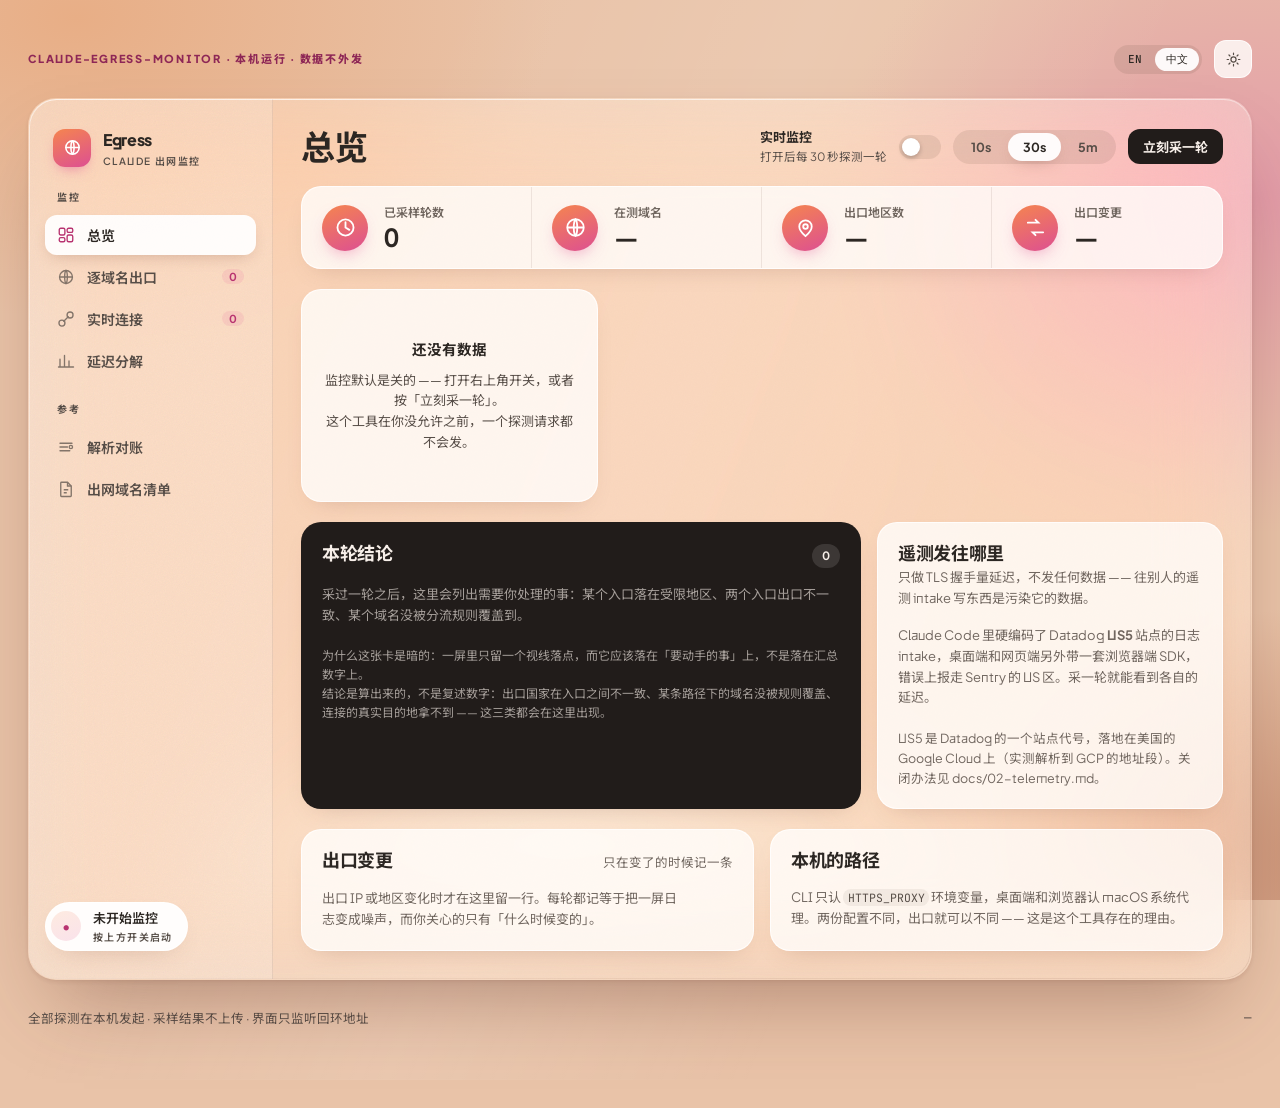
==== web/index.html @ b88739c9 "feat: Claude 出网出口 / 遥测 / 延迟监控台 看清 Claude Code、桌面端、浏览器 claude.ai 三个入口各自的出口 IP、 落地地区、遥测目的地和访问延迟。零第三方依赖" ====
<!doctype html>
<html lang="zh" data-lang="zh" data-theme="light">
<head>
<meta charset="utf-8">
<meta name="viewport" content="width=device-width, initial-scale=1">
<title>Claude 出网监控台</title>
<meta name="description" content="看清 Claude Code、桌面端、网页三个入口各自的出口 IP、落地地区、遥测目的地和访问延迟。本机运行，数据不外发。">
<!-- 相对路径：这个页面既要能被本机服务器按 http 提供，也要能直接用
     file:// 打开做静态检查。绝对路径在 file:// 下会解析到文件系统根。 -->
<link rel="stylesheet" href="assets/fonts.css">
<link rel="stylesheet" href="assets/atelier.css">
<style>
  html[data-lang="en"] .lang-zh { display: none !important; }
  html[data-lang="zh"] .lang-en { display: none !important; }

  /* 页面局部样式一律用无前缀 class —— 结构闸只校验 atl-* 是否有定义。 */
  .page-head {
    display: flex; align-items: center; justify-content: space-between;
    gap: var(--space-4); flex-wrap: wrap; margin-bottom: var(--space-5);
  }
  .head-tools { display: flex; align-items: center; gap: var(--space-3); }

  .monitor-switch { display: flex; align-items: center; gap: var(--space-3); }
  .monitor-switch__text { display: block; }
  .monitor-switch__label {
    display: block; font-size: 13px; font-weight: 700; color: var(--atl-ink);
  }
  .monitor-switch__hint {
    display: block; font-size: 11.5px; color: var(--atl-ink-2);
  }

  .surface-card { display: flex; flex-direction: column; gap: var(--space-3); }
  .surface-card__head { display: flex; align-items: center; gap: var(--space-4); }
  .surface-card__name { display: block; font-size: 15px; font-weight: 700; }
  .surface-card__route { display: block; font-size: 11.5px; color: var(--atl-ink-2); }
  .surface-card__ip {
    display: block; font-family: var(--font-mono); font-size: 13px;
    font-variant-numeric: tabular-nums; word-break: break-all; line-height: 1.5;
  }
  .surface-card__geo {
    display: flex; align-items: baseline; gap: var(--space-3); flex-wrap: wrap;
  }
  .surface-card__country {
    font-size: 25px; font-weight: 700; letter-spacing: -0.025em;
  }

  .chart-body { display: grid; grid-template-columns: 48px minmax(0, 1fr); gap: var(--space-3); }
  .phase-row { display: grid; grid-template-columns: 96px minmax(0, 1fr); gap: var(--space-4); align-items: center; }
  .phase-row + .phase-row { margin-top: var(--space-3); }
  /* 遥测行做成两行：主机名独占一行，进度条和判定在下一行。
     早先是左右并排，`browser-intake-us5-datadoghq.com` 被折成
     "browser-intake-us5-d / atadoghq.com" —— 主机名断在单词中间就读不出来了。 */
  .tele-row { display: block; }
  .tele-row + .tele-row {
    margin-top: var(--space-4); padding-top: var(--space-4);
    border-top: 1px solid var(--atl-line);
  }
  .tele-row__host {
    display: block; font-family: var(--font-mono); font-size: 12px;
    overflow-wrap: anywhere;
  }
  .tele-row__bottom {
    display: flex; align-items: center; gap: var(--space-3); margin-top: 8px;
  }
  .tele-row__meta {
    font-size: 12px; color: var(--atl-ink-2);
    font-variant-numeric: tabular-nums; flex: none; min-width: 58px;
  }

  /* 结论卡比它旁边那张矮，栅格会把它拉到等高，底部空出一大块。
     把脚注推到底：留白要填信息，不填装饰。 */
  .findings { display: flex; flex-direction: column; }
  .findings__foot { margin-top: auto; padding-top: var(--space-5); }

  .note-item { display: flex; gap: var(--space-3); }
  .note-item + .note-item { margin-top: var(--space-4); }
  .note-item__dot {
    width: 7px; height: 7px; border-radius: 50%; background: currentColor;
    display: block; flex: none; margin-top: 7px; opacity: 0.75;
  }
  .note-item__text { display: block; font-size: 13.5px; line-height: 1.62; }

  .inv-card { display: flex; gap: var(--space-4); align-items: flex-start; }
  .inv-card__text { display: block; min-width: 0; }
  .inv-card__host {
    display: block; font-family: var(--font-mono); font-size: 12.5px;
    font-weight: 500; word-break: break-all;
  }
  .inv-card__why { display: block; font-size: 12.5px; color: var(--atl-ink-2); margin-top: 6px; line-height: 1.6; }
  .inv-card__tags { display: flex; gap: 6px; flex-wrap: wrap; margin-top: 8px; }

  .empty {
    padding: var(--space-6) 0; text-align: center;
  }
  .empty__title { display: block; font-size: 14.5px; font-weight: 700; }
  .empty__hint {
    display: block; font-size: 13px; color: var(--atl-ink-2);
    margin-top: 8px; line-height: 1.6;
  }

  .wrap-mono { font-family: var(--font-mono); font-size: 12px; word-break: break-all; }
</style>
</head>
<body>

<div class="atl-wall"></div>

<div class="atl-page atl-page--wide">

  <div class="page-head">
    <span class="atl-kicker">
      <span class="lang-zh">claude-egress-monitor · 本机运行 · 数据不外发</span>
      <span class="lang-en">claude-egress-monitor · runs locally · nothing leaves this machine</span>
    </span>
    <div class="head-tools">
      <div class="atl-langtoggle lang-toggle">
        <button type="button" data-lang-toggle="en">EN</button>
        <button type="button" class="is-active" data-lang-toggle="zh">中文</button>
      </div>
      <button type="button" class="atl-iconbtn" data-theme-toggle aria-label="切换明暗主题">
        <svg viewBox="0 0 24 24" width="17" height="17" fill="none" stroke="currentColor" stroke-width="1.7" stroke-linecap="round"><path d="M12 3v2M12 19v2M5.6 5.6l1.4 1.4M17 17l1.4 1.4M3 12h2M19 12h2M5.6 18.4L7 17M17 7l1.4-1.4"/><circle cx="12" cy="12" r="3.6"/></svg>
      </button>
    </div>
  </div>

  <div class="atl-app">

    <!-- ============================ 侧栏 ============================ -->
    <aside class="atl-rail">
      <div class="atl-brand">
        <span class="atl-brand__mark">
          <svg viewBox="0 0 24 24" width="19" height="19" fill="none" stroke="#fff" stroke-width="2" stroke-linejoin="round" stroke-linecap="round"><circle cx="12" cy="12" r="8.4"/><path d="M3.6 12h16.8"/><path d="M12 3.6c2.6 2.4 2.6 14.4 0 16.8-2.6-2.4-2.6-14.4 0-16.8z"/></svg>
        </span>
        <span>
          <span class="atl-brand__name">Egress</span>
          <span class="atl-brand__sub">
            <span class="lang-zh">Claude 出网监控</span>
            <span class="lang-en">Claude egress watch</span>
          </span>
        </span>
      </div>

      <nav class="atl-navgroup">
        <span class="atl-navgroup__label">
          <span class="lang-zh">监控</span><span class="lang-en">Monitor</span>
        </span>
        <button type="button" class="atl-nav is-active" data-route="overview" data-route-title="总览" aria-current="page">
          <svg class="atl-nav__icon" viewBox="0 0 24 24" fill="none" stroke="currentColor" stroke-width="1.8"><rect x="3" y="3" width="7.5" height="9" rx="2"/><rect x="13.5" y="3" width="7.5" height="5.5" rx="2"/><rect x="13.5" y="12" width="7.5" height="9" rx="2"/><rect x="3" y="15.5" width="7.5" height="5.5" rx="2"/></svg>
          <span class="lang-zh">总览</span><span class="lang-en">Overview</span>
        </button>
        <button type="button" class="atl-nav" data-route="domains" data-route-title="逐域名出口">
          <svg class="atl-nav__icon" viewBox="0 0 24 24" fill="none" stroke="currentColor" stroke-width="1.8"><circle cx="12" cy="12" r="8.6"/><path d="M3.4 12h17.2M12 3.4c2.4 2.4 2.4 14.4 0 17.2-2.4-2.8-2.4-14.8 0-17.2z"/></svg>
          <span class="lang-zh">逐域名出口</span><span class="lang-en">By domain</span>
          <span class="atl-nav__badge" data-cem="badge-domains">0</span>
        </button>
        <button type="button" class="atl-nav" data-route="connections" data-route-title="实时连接">
          <svg class="atl-nav__icon" viewBox="0 0 24 24" fill="none" stroke="currentColor" stroke-width="1.8" stroke-linecap="round"><path d="M9 15l6-6"/><rect x="2.6" y="13.4" width="8" height="8" rx="4"/><rect x="13.4" y="2.6" width="8" height="8" rx="4"/></svg>
          <span class="lang-zh">实时连接</span><span class="lang-en">Live sockets</span>
          <span class="atl-nav__badge" data-cem="badge-conns">0</span>
        </button>
        <button type="button" class="atl-nav" data-route="latency" data-route-title="延迟分解">
          <svg class="atl-nav__icon" viewBox="0 0 24 24" fill="none" stroke="currentColor" stroke-width="1.8" stroke-linecap="round"><path d="M4 20V9.5M10 20V4.5M16 20v-8M22 20H2"/></svg>
          <span class="lang-zh">延迟分解</span><span class="lang-en">Latency</span>
        </button>
      </nav>

      <nav class="atl-navgroup">
        <span class="atl-navgroup__label">
          <span class="lang-zh">参考</span><span class="lang-en">Reference</span>
        </span>
        <button type="button" class="atl-nav" data-route="dns" data-route-title="解析对账">
          <svg class="atl-nav__icon" viewBox="0 0 24 24" fill="none" stroke="currentColor" stroke-width="1.8" stroke-linecap="round"><path d="M4 7h16M4 12h10M4 17h13"/><circle cx="18.5" cy="12" r="2.2"/></svg>
          <span class="lang-zh">解析对账</span><span class="lang-en">DNS truth</span>
        </button>
        <button type="button" class="atl-nav" data-route="inventory" data-route-title="出网域名清单">
          <svg class="atl-nav__icon" viewBox="0 0 24 24" fill="none" stroke="currentColor" stroke-width="1.8"><path d="M6 3h8l5 5v13a1 1 0 01-1 1H6a1 1 0 01-1-1V4a1 1 0 011-1z"/><path d="M14 3v5h5M9 13h6M9 17h4"/></svg>
          <span class="lang-zh">出网域名清单</span><span class="lang-en">Endpoint inventory</span>
        </button>
      </nav>

      <div class="atl-rail__foot">
        <div class="atl-userchip">
          <span class="atl-userchip__avatar" data-cem="status-dot">•</span>
          <span>
            <span data-cem="status-text">未开始监控</span>
            <span class="atl-brand__sub" data-cem="status-sub">按上方开关启动</span>
          </span>
        </div>
      </div>
    </aside>

    <!-- ============================ 主区 ============================ -->
    <main class="atl-main">

      <div class="atl-topbar">
        <h1 class="atl-topbar__title" data-route-title-slot>总览</h1>
        <div class="atl-topbar__side">
          <div class="monitor-switch">
            <span class="monitor-switch__text">
              <span class="monitor-switch__label">
                <span class="lang-zh">实时监控</span><span class="lang-en">Live monitoring</span>
              </span>
              <span class="monitor-switch__hint" data-cem="switch-hint">
                <span class="lang-zh">打开后每 30 秒探测一轮</span>
                <span class="lang-en">Probes every 30s once on</span>
              </span>
            </span>
            <button type="button" class="atl-switch" data-switch role="switch"
                    aria-checked="false" aria-label="实时监控开关"
                    data-cem="monitor-switch"></button>
          </div>
          <div class="atl-seg" data-cem="interval-seg">
            <button type="button" class="atl-seg__btn" data-seg-group="interval" data-interval="10">10s</button>
            <button type="button" class="atl-seg__btn is-active" data-seg-group="interval" data-interval="30">30s</button>
            <button type="button" class="atl-seg__btn" data-seg-group="interval" data-interval="300">5m</button>
          </div>
          <button type="button" class="atl-btn atl-btn--sm" data-cem="sample-now">
            <span class="lang-zh">立刻采一轮</span><span class="lang-en">Probe now</span>
          </button>
        </div>
      </div>

      <!-- ------------------------ 面板：总览 ------------------------ -->
      <section class="atl-pane" data-pane="overview">

        <div class="atl-kpirow" data-reveal>
          <div class="atl-kpi">
            <span class="atl-orb">
              <svg viewBox="0 0 24 24" fill="none" stroke="currentColor" stroke-width="1.9" stroke-linecap="round"><path d="M12 6.5v5.6l4 2.4"/><circle cx="12" cy="12" r="8.4"/></svg>
            </span>
            <span>
              <span class="atl-kpi__label">
                <span class="lang-zh">已采样轮数</span><span class="lang-en">Rounds</span>
              </span>
              <span class="atl-kpi__value" data-cem="kpi-rounds">0</span>
            </span>
          </div>
          <div class="atl-kpi">
            <span class="atl-orb">
              <svg viewBox="0 0 24 24" fill="none" stroke="currentColor" stroke-width="1.9"><circle cx="12" cy="12" r="8.6"/><path d="M3.4 12h17.2M12 3.4c2.4 2.6 2.4 14.6 0 17.2-2.4-2.6-2.4-14.6 0-17.2z"/></svg>
            </span>
            <span>
              <span class="atl-kpi__label">
                <span class="lang-zh">在测域名</span><span class="lang-en">Domains probed</span>
              </span>
              <span class="atl-kpi__value" data-cem="kpi-domains">—</span>
            </span>
          </div>
          <div class="atl-kpi">
            <span class="atl-orb">
              <svg viewBox="0 0 24 24" fill="none" stroke="currentColor" stroke-width="1.9" stroke-linecap="round"><path d="M12 21s6.5-5.4 6.5-10a6.5 6.5 0 10-13 0c0 4.6 6.5 10 6.5 10z"/><circle cx="12" cy="11" r="2.4"/></svg>
            </span>
            <span>
              <span class="atl-kpi__label">
                <span class="lang-zh">出口地区数</span><span class="lang-en">Exit regions</span>
              </span>
              <span class="atl-kpi__value" data-cem="kpi-regions">—</span>
            </span>
          </div>
          <div class="atl-kpi">
            <span class="atl-orb">
              <svg viewBox="0 0 24 24" fill="none" stroke="currentColor" stroke-width="1.9" stroke-linecap="round"><path d="M4 7h11l-3-3M20 17H9l3 3"/></svg>
            </span>
            <span>
              <span class="atl-kpi__label">
                <span class="lang-zh">出口变更</span><span class="lang-en">Exit changes</span>
              </span>
              <span class="atl-kpi__value" data-cem="kpi-changes">—</span>
            </span>
          </div>
        </div>

        <!-- 三个入口各自的出口 -->
        <div class="atl-grid atl-grid--3" data-cem="surface-grid" data-reveal data-reveal-delay="60">
          <!-- 由 app.js 按 /api/state 填充；未开监控时是下面这个空状态。 -->
          <div class="atl-card">
            <div class="empty">
              <span class="empty__title">
                <span class="lang-zh">还没有数据</span><span class="lang-en">No data yet</span>
              </span>
              <span class="empty__hint">
                <span class="lang-zh">监控默认是关的 —— 打开右上角开关，或者按「立刻采一轮」。<br>这个工具在你没允许之前，一个探测请求都不会发。</span>
                <span class="lang-en">Monitoring is off by default. Flip the switch or press “Probe now”.<br>Nothing is probed until you say so.</span>
              </span>
            </div>
          </div>
        </div>

        <div class="atl-grid atl-grid--main-side">

          <!-- 这一屏唯一的暗卡：需要动作的东西 -->
          <div class="atl-card atl-card--ink findings" data-reveal>
            <div class="atl-card__head">
              <h2 class="atl-card__title">
                <span class="lang-zh">本轮结论</span><span class="lang-en">What this round found</span>
              </h2>
              <span class="atl-chip" style="background:rgba(255,255,255,0.12); color:inherit;" data-cem="notes-count">0</span>
            </div>
            <div data-cem="notes-list">
              <p class="atl-muted" style="margin:0; font-size:13px;">
                <span class="lang-zh">采过一轮之后，这里会列出需要你处理的事：某个入口落在受限地区、两个入口出口不一致、某个域名没被分流规则覆盖到。</span>
                <span class="lang-en">After a round, this card lists what needs action: an entry point landing in a restricted region, two entry points exiting different countries, a domain your routing rules never matched.</span>
              </p>
            </div>
            <p class="atl-muted findings__foot" style="margin:0; font-size:12px;">
              <span class="lang-zh">为什么这张卡是暗的：一屏里只留一个视线落点，而它应该落在「要动手的事」上，不是落在汇总数字上。<br>结论是算出来的，不是复述数字：出口国家在入口之间不一致、某条路径下的域名没被规则覆盖、连接的真实目的地拿不到 —— 这三类都会在这里出现。</span>
              <span class="lang-en">One dark card per screen, and it belongs on the thing you must act on — not on a summary you can already see.<br>These lines are computed, not restated: exits disagreeing across entry points, domains a routing rule never matched, destinations we cannot see. </span>
            </p>
          </div>

          <!-- 遥测目的地 -->
          <div class="atl-card" data-reveal data-reveal-delay="60">
            <div class="atl-card__head">
              <div>
                <h2 class="atl-card__title">
                  <span class="lang-zh">遥测发往哪里</span><span class="lang-en">Where telemetry goes</span>
                </h2>
                <p class="atl-muted" style="margin:4px 0 0; font-size:13px;">
                  <span class="lang-zh">只做 TLS 握手量延迟，不发任何数据 —— 往别人的遥测 intake 写东西是污染它的数据。</span>
                  <span class="lang-en">TLS handshake only, no payload — writing into someone's telemetry intake pollutes their data.</span>
                </p>
              </div>
            </div>
            <div data-cem="telemetry-list">
              <p class="atl-muted" style="margin:0; font-size:13px;">
                <span class="lang-zh">Claude Code 里硬编码了 Datadog <strong>US5</strong> 站点的日志 intake，桌面端和网页端另外带一套浏览器端 SDK，错误上报走 Sentry 的 US 区。采一轮就能看到各自的延迟。</span>
                <span class="lang-en">Claude Code hardcodes the Datadog <strong>US5</strong> logs intake; desktop and web add a browser SDK, and crash reports go to Sentry's US region. Run a round to see each one's latency.</span>
              </p>
            </div>
            <p class="atl-muted" style="margin:var(--space-5) 0 0; font-size:12.5px;">
              <span class="lang-zh">US5 是 Datadog 的一个站点代号，落地在美国的 Google Cloud 上（实测解析到 GCP 的地址段）。关闭办法见 docs/02-telemetry.md。</span>
              <span class="lang-en">US5 is a Datadog site code; it resolves into Google Cloud address space in the US. How to turn it off: docs/02-telemetry.md.</span>
            </p>
          </div>
        </div>

        <div class="atl-grid atl-grid--2">
          <!-- 出口变更时间轴 -->
          <div class="atl-card" data-reveal>
            <div class="atl-card__head">
              <h2 class="atl-card__title">
                <span class="lang-zh">出口变更</span><span class="lang-en">Exit changes</span>
              </h2>
              <span class="atl-muted" style="font-size:12.5px;">
                <span class="lang-zh">只在变了的时候记一条</span><span class="lang-en">Logged only on change</span>
              </span>
            </div>
            <div class="atl-timeline" data-cem="changes-list">
              <p class="atl-muted" style="margin:0; font-size:13px;">
                <span class="lang-zh">出口 IP 或地区变化时才在这里留一行。每轮都记等于把一屏日志变成噪声，而你关心的只有「什么时候变的」。</span>
                <span class="lang-en">A line appears only when the exit IP or region changes. Logging every round would be noise; the question is always “when did it change”.</span>
              </p>
            </div>
          </div>

          <!-- 当前路径 -->
          <div class="atl-card" data-reveal data-reveal-delay="60">
            <div class="atl-card__head">
              <h2 class="atl-card__title">
                <span class="lang-zh">本机的路径</span><span class="lang-en">Paths on this machine</span>
              </h2>
            </div>
            <div data-cem="paths-list">
              <p class="atl-muted" style="margin:0; font-size:13px;">
                <span class="lang-zh">CLI 只认 <code class="atl-mono">HTTPS_PROXY</code> 环境变量，桌面端和浏览器认 macOS 系统代理。两份配置不同，出口就可以不同 —— 这是这个工具存在的理由。</span>
                <span class="lang-en">The CLI reads only <code class="atl-mono">HTTPS_PROXY</code>; desktop and browsers read the macOS system proxy. Two different configs mean two different exits — which is why this tool exists.</span>
              </p>
            </div>
          </div>
        </div>
      </section>

      <!-- ------------------------ 面板：逐域名 ------------------------ -->
      <section class="atl-pane" data-pane="domains" hidden>
        <div class="atl-card atl-card--flush" data-reveal>
          <div class="atl-card__head" style="padding:var(--space-5) var(--space-5) 0; margin-bottom:var(--space-3);">
            <div>
              <h2 class="atl-card__title">
                <span class="lang-zh">每个域名 × 每条路径</span><span class="lang-en">Every domain × every path</span>
              </h2>
              <p class="atl-muted" style="margin:4px 0 0; font-size:13px;">
                <span class="lang-zh">出口 IP 是目的地那侧看到的源地址，不是本机接口地址。点表头排序。</span>
                <span class="lang-en">The exit IP is what the destination sees, not a local interface address. Click a header to sort.</span>
              </p>
            </div>
          </div>
          <div class="atl-scroll">
            <table class="atl-table">
              <thead>
                <tr>
                  <th><button type="button" class="atl-table__sort" data-sort="host">
                    <span class="lang-zh">域名</span><span class="lang-en">Domain</span></button></th>
                  <th><button type="button" class="atl-table__sort" data-sort="path">
                    <span class="lang-zh">入口</span><span class="lang-en">Entry</span></button></th>
                  <th><span class="lang-zh">出口 IP</span><span class="lang-en">Exit IP</span></th>
                  <th><button type="button" class="atl-table__sort" data-sort="region">
                    <span class="lang-zh">地区</span><span class="lang-en">Region</span></button></th>
                  <th><span class="lang-zh">边缘机房</span><span class="lang-en">Colo</span></th>
                  <th style="width:150px;"><button type="button" class="atl-table__sort" data-sort="total">
                    <span class="lang-zh">总耗时</span><span class="lang-en">Total</span></button></th>
                </tr>
              </thead>
              <tbody data-cem="domains-body">
                <tr><td colspan="6" class="atl-muted" style="padding:var(--space-6); text-align:center;">
                  <span class="lang-zh">采一轮才有内容</span><span class="lang-en">Run a round first</span>
                </td></tr>
              </tbody>
            </table>
          </div>
        </div>
      </section>

      <!-- ------------------------ 面板：实时连接 ------------------------ -->
      <section class="atl-pane" data-pane="connections" hidden>
        <div class="atl-card" data-reveal>
          <div class="atl-card__head">
            <div>
              <h2 class="atl-card__title">
                <span class="lang-zh">Claude 的进程此刻连着谁</span><span class="lang-en">What Claude is connected to right now</span>
              </h2>
              <p class="atl-muted" style="margin:4px 0 0; font-size:13px; max-width:70ch;">
                <span class="lang-zh">用 <code class="atl-mono">lsof</code> 读进程的 socket，不抓包、不看内容、不需要 root。三条限制写在下面，因为它们决定了哪几行你不能当成结论。</span>
                <span class="lang-en">Reads process sockets with <code class="atl-mono">lsof</code> — no capture, no payload, no root. The three limits below decide which rows you may not read as conclusions.</span>
              </p>
            </div>
          </div>
          <div class="atl-scroll">
            <table class="atl-table">
              <thead>
                <tr>
                  <th><span class="lang-zh">入口</span><span class="lang-en">Entry</span></th>
                  <th><span class="lang-zh">目的地</span><span class="lang-en">Destination</span></th>
                  <th><span class="lang-zh">性质</span><span class="lang-en">Kind</span></th>
                  <th><span class="lang-zh">归属</span><span class="lang-en">Owner</span></th>
                  <th style="width:96px;"><span class="lang-zh">连接数</span><span class="lang-en">Sockets</span></th>
                </tr>
              </thead>
              <tbody data-cem="conns-body">
                <tr><td colspan="5" class="atl-muted" style="padding:var(--space-6); text-align:center;">
                  <span class="lang-zh">采一轮才有内容</span><span class="lang-en">Run a round first</span>
                </td></tr>
              </tbody>
            </table>
          </div>

          <div style="margin-top:var(--space-5);">
            <div class="atl-accordion">
              <button type="button" class="atl-accordion__head" data-accordion>
                <span class="lang-zh">这张表看不到什么（三条限制）</span>
                <span class="lang-en">What this table cannot see (three limits)</span>
                <span class="atl-accordion__sign"></span>
              </button>
              <div class="atl-accordion__body">
                <p class="atl-muted" style="font-size:13px; line-height:1.68;">
                  <span class="lang-zh">
                    <strong>一、走本机代理的连接，目的地是不可见的。</strong>
                    桌面端和浏览器把流量交给系统代理，<code class="atl-mono">lsof</code> 只能看到「它连了 127.0.0.1」。
                    真实目的地在代理进程里，要补上这一段得打开分流器的控制接口。<br><br>
                    <strong>二、fake-ip 地址不是真实主机。</strong>
                    开了 TUN 的机器上，<code class="atl-mono">198.18.x.x</code> 是分流器发给每个域名的占位地址。
                    好处是每个域名一个独立占位地址，反而能反查出域名；坏处是查这个 IP 的归属毫无意义。<br><br>
                    <strong>三、浏览器里无法归属到 Claude 的连接不列出。</strong>
                    浏览器同时连着几十个别的站点。列出来既是噪声，也等于把你在访问哪些网站写进采样文件 —— 这个工具没有理由知道那些。
                  </span>
                  <span class="lang-en">
                    <strong>1. Destinations behind a local proxy are invisible.</strong>
                    Desktop and browsers hand traffic to the system proxy, so <code class="atl-mono">lsof</code> only sees a connection to 127.0.0.1.
                    Recovering the real destination requires the router's own control API.<br><br>
                    <strong>2. fake-ip addresses are not real hosts.</strong>
                    With TUN on, <code class="atl-mono">198.18.x.x</code> is a placeholder the router assigns per domain. The upside: one placeholder per
                    domain means we can map it back to a name. The downside: looking up that IP's owner is meaningless.<br><br>
                    <strong>3. Browser sockets we cannot attribute to Claude are not listed.</strong>
                    A browser is connected to dozens of other sites. Listing them is noise — and it would write your browsing into the sample file.
                  </span>
                </p>
              </div>
            </div>
          </div>
        </div>
      </section>

      <!-- ------------------------ 面板：延迟 ------------------------ -->
      <section class="atl-pane" data-pane="latency" hidden>
        <div class="atl-grid atl-grid--main-side">
          <div class="atl-card" data-reveal>
            <div class="atl-card__head">
              <div>
                <h2 class="atl-card__title">
                  <span class="lang-zh">模型 API 的往返耗时</span><span class="lang-en">Round-trip to the model API</span>
                </h2>
                <p class="atl-muted" style="margin:4px 0 0; font-size:13px;">
                  <span class="lang-zh">柱高是 p50，轨道是 1500 ms 的量纲。没有轨道，一根矮柱只读作「矮」。</span>
                  <span class="lang-en">Bar height is p50 against a 1500 ms track. Without the track a short bar only reads as “short”.</span>
                </p>
              </div>
              <div class="atl-legend">
                <span><span class="atl-legend__dot"></span><span class="lang-zh">p50</span><span class="lang-en">p50</span></span>
                <span><span class="atl-legend__dot atl-legend__dot--muted"></span>1500 ms</span>
              </div>
            </div>
            <div class="chart-body">
              <div class="atl-axis" aria-hidden="true">
                <span>1500</span><span>1125</span><span>750</span><span>375</span><span>0</span>
              </div>
              <div class="atl-bars" data-cem="latency-bars" role="img"
                   aria-label="各域名各路径的 p50 往返耗时">
              </div>
            </div>
            <p class="atl-muted" style="margin:var(--space-4) 0 0; font-size:12.5px;">
              <span class="lang-zh">刻度里 <strong>·C</strong> 是 Claude Code，<strong>·D</strong> 是桌面端 / 浏览器；鼠标停在柱子上看完整域名和 p50。<br>同一个域名两条路径差得远，说明差异来自代理链路而不是这个域名本身。都慢才是 Claude 那侧或你的宽带的问题。</span>
              <span class="lang-en">In the ticks, <strong>·C</strong> is Claude Code and <strong>·D</strong> is desktop/browser; hover a bar for the full domain and p50.<br>A wide gap between two paths for the same domain means the difference is the proxy chain, not the domain. Both slow points at Claude's side or your uplink.</span>
            </p>
          </div>

          <div class="atl-card" data-reveal data-reveal-delay="60">
            <div class="atl-card__head">
              <h2 class="atl-card__title">
                <span class="lang-zh">一次请求的四段</span><span class="lang-en">Four phases of one request</span>
              </h2>
            </div>
            <div data-cem="phase-list">
              <p class="atl-muted" style="margin:0; font-size:13px; line-height:1.68;">
                <span class="lang-zh">总耗时慢有四种完全不同的原因，修法也完全不同：<strong>DNS</strong> 慢换解析器，<strong>TCP</strong> 慢换出口节点，<strong>TLS</strong> 慢多半是链路丢包重传，<strong>首字节</strong> 慢是服务端或中间代理在等。所以这里从来不给一个总数了事。</span>
                <span class="lang-en">Four different causes hide behind one “slow”, each with a different fix: <strong>DNS</strong> → change resolver; <strong>TCP</strong> → change exit node; <strong>TLS</strong> → usually loss and retransmit; <strong>first byte</strong> → the server or an intermediate proxy is waiting. A single total never tells you which.</span>
              </p>
            </div>
          </div>
        </div>

        <div class="atl-card atl-card--flush" data-reveal>
          <div class="atl-card__head" style="padding:var(--space-5) var(--space-5) 0; margin-bottom:var(--space-3);">
            <h2 class="atl-card__title">
              <span class="lang-zh">分位数（按当前窗口）</span><span class="lang-en">Percentiles over the current window</span>
            </h2>
          </div>
          <div class="atl-scroll">
            <table class="atl-table">
              <thead>
                <tr>
                  <th><span class="lang-zh">域名</span><span class="lang-en">Domain</span></th>
                  <th><span class="lang-zh">入口</span><span class="lang-en">Entry</span></th>
                  <th class="atl-table__num">n</th>
                  <th class="atl-table__num">p50</th>
                  <th class="atl-table__num">p95</th>
                  <th class="atl-table__num">
                    <span class="lang-zh">最快</span><span class="lang-en">min</span>
                  </th>
                  <th class="atl-table__num">
                    <span class="lang-zh">最慢</span><span class="lang-en">max</span>
                  </th>
                </tr>
              </thead>
              <tbody data-cem="latency-body">
                <tr><td colspan="7" class="atl-muted" style="padding:var(--space-6); text-align:center;">
                  <span class="lang-zh">至少采两轮才有分位数</span><span class="lang-en">Needs at least two rounds</span>
                </td></tr>
              </tbody>
            </table>
          </div>
        </div>
      </section>

      <!-- ------------------------ 面板：解析对账 ------------------------ -->
      <section class="atl-pane" data-pane="dns" hidden>
        <div class="atl-card" data-reveal>
          <div class="atl-card__head">
            <div>
              <h2 class="atl-card__title">
                <span class="lang-zh">本机解析 vs 公网权威</span><span class="lang-en">Local resolution vs public authority</span>
              </h2>
              <p class="atl-muted" style="margin:4px 0 0; font-size:13px; max-width:74ch;">
                <span class="lang-zh">左边是进程真正会连的地址，右边是这个域名真实指向哪（走 DoH 拿，报文加密，中间的分流器改不了里面的答案）。两者不一致就是本机 DNS 被改写了 —— 「我以为流量走 A、其实走 B」几乎都从这里开始。</span>
                <span class="lang-en">Left is the address processes will actually dial. Right is where the name really points, fetched over DoH — the payload is encrypted, so a local router cannot rewrite the answer. A mismatch means local DNS was rewritten, which is where almost every “I thought it went via A” begins.</span>
              </p>
            </div>
          </div>
          <div class="atl-scroll">
            <table class="atl-table">
              <thead>
                <tr>
                  <th><span class="lang-zh">域名</span><span class="lang-en">Domain</span></th>
                  <th><span class="lang-zh">本机</span><span class="lang-en">Local</span></th>
                  <th><span class="lang-zh">权威</span><span class="lang-en">Authority</span></th>
                  <th><span class="lang-zh">专用解析器</span><span class="lang-en">Resolver</span></th>
                  <th><span class="lang-zh">判定</span><span class="lang-en">Verdict</span></th>
                </tr>
              </thead>
              <tbody data-cem="dns-body">
                <tr><td colspan="5" class="atl-muted" style="padding:var(--space-6); text-align:center;">
                  <span class="lang-zh">采一轮才有内容</span><span class="lang-en">Run a round first</span>
                </td></tr>
              </tbody>
            </table>
          </div>
        </div>
      </section>

      <!-- ------------------------ 面板：域名清单 ------------------------ -->
      <section class="atl-pane" data-pane="inventory" hidden>
        <div class="atl-card" data-reveal>
          <div class="atl-card__head">
            <div>
              <h2 class="atl-card__title">
                <span class="lang-zh">Claude 会连哪些域名</span><span class="lang-en">Domains Claude reaches</span>
              </h2>
              <p class="atl-muted" style="margin:4px 0 0; font-size:13px; max-width:74ch;">
                <span class="lang-zh">每一行都有取证来源：从 Claude Code 的单文件可执行和桌面端 <code class="atl-mono">app.asar</code> 里抽出的字符串，加上本机 <code class="atl-mono">lsof</code> 真实抓到过的连接。复现命令写在 <code class="atl-mono">docs/01-endpoints.md</code>，可以自己跑一遍对账。</span>
                <span class="lang-en">Every row carries its evidence: strings pulled from the Claude Code single-file executable and the desktop <code class="atl-mono">app.asar</code>, plus connections actually observed via <code class="atl-mono">lsof</code>. Reproduction commands are in <code class="atl-mono">docs/01-endpoints.md</code>.</span>
              </p>
            </div>
            <span class="atl-chip atl-chip--accent" data-cem="inv-version">CLI —</span>
          </div>
          <div data-cem="inventory-list" style="margin-top:var(--space-5);"></div>
        </div>
      </section>

    </main>
  </div>

  <footer class="atl-foot">
    <span>
      <span class="lang-zh">全部探测在本机发起 · 采样结果不上传 · 界面只监听回环地址</span>
      <span class="lang-en">All probing is local · samples are never uploaded · the UI binds loopback only</span>
    </span>
    <span class="atl-mono" data-cem="foot-ts">—</span>
  </footer>
</div>

<script src="assets/atelier.js"></script>
<script src="app.js"></script>

<!-- design-review:self-diff v1
Skill: atelier
Page-type: dashboard
Created: 2026-08-14

Decisions (7):
1. [switch-is-the-product] chose "monitoring defaults to OFF, with the switch in the top bar and an empty state that says so" over "start sampling as soon as the page loads". Because: a tool whose whole job is watching network traffic loses its credibility the moment it sends requests nobody asked for. The empty state is therefore a feature, not a placeholder — it is the page telling the truth about what it has done so far (nothing).
2. [three-cards-not-one-number] chose "one card per entry point (CLI / desktop / web) each carrying its own exit IP, region and colo" over "a single 'your exit IP' headline". Because: on any machine with a proxy the three entry points read different config files and therefore can exit in different countries; a single headline would have to pick one and would be wrong for the other two.
3. [ink-card-holds-the-findings] chose "the one dark card holds the computed findings (mismatched exits, restricted regions, uncovered domains)" over "the dark card holds a summary KPI". Because: on a light page the dark card is the first place the eye lands, and that budget should be spent on what the reader must act on rather than on a number already visible in the KPI row.
4. [handshake-only-telemetry] chose "TLS handshake against telemetry intakes, never an HTTP request" over "a real request to measure end-to-end latency". Because: writing into someone else's telemetry intake pollutes their data and turns this monitor into a reporting source — the handshake already answers reachability and latency.
5. [limits-shipped-with-the-table] chose "an accordion next to the live-socket table listing the three things it cannot see" over "a footnote or a docs link". Because: two of the three limits (proxied destinations invisible, fake-ip is not a real host) will otherwise be read as conclusions, and a wrong conclusion about where traffic exits is exactly the failure this tool exists to prevent.
6. [phases-not-a-total] chose "DNS / TCP / TLS / first-byte broken out" over "one latency number". Because: the four causes have four different fixes, and a single total cannot tell you which one you have.
7. [browser-sockets-filtered] chose "drop browser sockets that cannot be attributed to Claude, and say how many were dropped" over "list every socket the browser has open". Because: the unattributable rows are both noise and a record of what else the user is browsing — the tool has no reason to hold that, and silently dropping without a count would misrepresent coverage.

Known trade-offs:
- The interval segmented control is NOT decorative here (canonical atelier treats segments as decoration): this is a real product, so changing it POSTs to /api/monitor. Numbers on screen still come only from measurements — app.js renders what the sampler returns and never computes a figure of its own.
- Live values arrive over SSE, so static markup is the empty state rather than the terminal state. The freeze contract still holds for what ships in the page: with JS off, the page reads as "monitoring is off, here is what each card will show".
- Fonts load from Google Fonts. On a page whose subject is outbound traffic that is worth naming: it is one request to a third party, and the page renders correctly on the fallback stack if it is blocked.
- The exit region shown per entry point is measured on one core domain (the first API-class domain that answered). Per-domain differences live in the "by domain" pane rather than being averaged into the card.
/design-review:self-diff -->

</body>
</html>
---- web/assets/fonts.css ----
/* Atelier Design — web fonts
 * Plus Jakarta Sans: the UI + display face. Chosen deliberately — it is an
 * Indonesian typeface (Tokotype, commissioned for Jakarta's city identity),
 * and the aesthetic this skill reconstructs comes out of Yogyakarta. It also
 * happens to be the right shape: geometric skeleton, humanist terminals,
 * true tabular figures for KPI rows.
 * JetBrains Mono: record IDs, codes, timestamps only — never body copy.
 * Noto Sans SC: Chinese fallback (see references/typography.md §H).
 */
@import url("https://fonts.googleapis.com/css2?family=Plus+Jakarta+Sans:ital,wght@0,400;0,500;0,600;0,700;0,800;1,400&family=JetBrains+Mono:wght@400;500&family=Noto+Sans+SC:wght@400;500;700&display=swap");
---- web/assets/atelier.css ----
/* === Atelier Design System — Core CSS ===
 * Last verified: 2026-08-14
 * Docs: ../references/design-tokens.md · ../references/atelier-material.md
 *
 * Identity: a warm gradient wallpaper with a single frosted application
 * window floating on it. This skill draws PRODUCT UI — sidebars, KPI rows,
 * filter panels, record tables, booking flows — not marketing pages. Its
 * three signature moves:
 *   1. the wallpaper is a mesh of peach / rose / cream, never a flat fill;
 *   2. the whole app chrome is ONE sheet of glass, with opaque cards inside
 *      it for data (glass is chrome, opacity is data — see atelier-material §3);
 *   3. category icons are gradient orbs (coral → rose), the one place the
 *      two accents are allowed to touch.
 *
 * Dual theme: html[data-theme="light"] is canonical (the aesthetic is a
 * daylight one); "dark" is the warm-night variant — still warm, never navy.
 * Components reference semantic tokens only — zero hardcoded hex in pages.
 */

/* ---------- Section A: Tokens ---------- */
:root {
  /* Theme-independent scale */
  --font-display: "Plus Jakarta Sans", "Noto Sans SC", -apple-system, BlinkMacSystemFont, "Helvetica Neue", Arial, sans-serif;
  --font-body: "Plus Jakarta Sans", "Noto Sans SC", -apple-system, BlinkMacSystemFont, "Helvetica Neue", Arial, sans-serif;
  --font-mono: "JetBrains Mono", ui-monospace, Menlo, monospace;

  --space-1: 4px;  --space-2: 8px;   --space-3: 12px;  --space-4: 16px;
  --space-5: 20px; --space-6: 28px;  --space-7: 40px;  --space-8: 56px;
  --space-9: 80px; --space-10: 112px;

  /* Radius ladder. An app window is rounder than a document: the shell is
   * 28px, cards 20px, controls 12px, chips fully round. */
  --radius-xs: 8px;
  --radius-sm: 12px;
  --radius-md: 20px;
  --radius-lg: 28px;
  --radius-pill: 9999px;

  --ease-atl: cubic-bezier(0.22, 1, 0.36, 1);
  --ease-spring: cubic-bezier(0.34, 1.42, 0.64, 1);
  --duration-xs: 140ms;
  --duration-sm: 240ms;
  --duration-md: 520ms;
  --duration-lg: 900ms;

  /* Brand constants — identical in both themes. The rose is the identity
   * color (brand-presence gate matches it); the coral is its warm partner
   * and only ever appears alongside it, most often inside a gradient. */
  --atl-rose: #DD4F92;
  --atl-coral: #F5854F;
  --atl-amber: #F6B24C;
  --atl-grad: linear-gradient(158deg, var(--atl-coral) 0%, var(--atl-rose) 100%);
  --atl-grad-soft: linear-gradient(158deg, rgba(245, 133, 79, 0.16) 0%, rgba(221, 79, 146, 0.16) 100%);
}

/* Light theme — CANONICAL */
:root,
html[data-theme="light"] {
  color-scheme: light;

  /* Wallpaper: warm stops behind everything. Never a flat color — the glass
   * has nothing to refract over a flat fill.
   *
   * RECALIBRATED 2026-08-14 against the reference boards, by sampling them:
   * the reference wallpaper runs S27-40% with a V54→V93 value SPREAD, and the
   * colour seen THROUGH its glass is #E3C7B1 — still visibly peach. The first
   * cut of these tokens sat at S≤19 / V96+ with a 1-point spread, so the shell
   * had nothing to frost and read as matte cream paper. Frosted glass needs
   * something to frost: glassiness = wallpaper saturation × value spread ×
   * shell transparency, and all three were weak. */
  --atl-wall-1: #E8AE86;          /* deep peach, top-left  · S42 V91 */
  --atl-wall-2: #E39BA8;          /* rose, right           · S31 V89 */
  --atl-wall-3: #FAEEDD;          /* cream highlight, bottom-centre — keeps the spread */
  --atl-wall-4: #C98F72;          /* terracotta, low corner · V79 — the dark end */
  --atl-wall-base: #E9C3A8;

  /* The ink ramp is SOLID, not alpha. Alpha muted text is the single most
   * common AA failure in this aesthetic: rgba(44,39,35,0.46) composites to
   * #9d9996 on a card and measures 2.74:1 — axe-core flagged 21 elements on
   * the dashboard canonical alone, and our own contrast check never saw it
   * because it never composited the layer. Solid values are measurable at
   * author time; every one below clears 4.5:1 on the HARDEST ground it can
   * land on (the wallpaper for page-level text, a 12% tint chip for chips). */
  --atl-ink: #2C2723;             /* warm charcoal — never pure black · 14.3:1 */
  /* DEEPENED one notch for material v3 (2026-08-14). Dropping the shell veil
   * to 0.32 darkened the ground under the little text that sits on the shell
   * rather than on a card: sampled worst case went 4.86 → 4.38, i.e. under AA.
   * The fix is the ink, never the alpha — that is the whole point of the solid
   * ramp. #564D47 puts the worst ground back at 4.81 and lifts the card case
   * from 7.4 to 8.1. */
  --atl-ink-2: #564D47;           /* 8.1:1 on card · 5.0:1 on wallpaper base · 4.8:1 worst shell pixel */
  --atl-ink-3: #70665F;           /* 5.4:1 on card — CARD ONLY, see dos-and-donts §11.4 */
  --atl-ink-inv: #FDF8F4;

  /* The app shell: one sheet of glass.
   *
   * MATERIAL v3, 2026-08-14. The v2 pane read as milk, and sampling the render
   * said why: at 0.42 of a nearly-pure white veil over a saturate(180%)
   * backdrop the RED CHANNEL CLIPPED to 255 across every glass region
   * (measured: 100% of pixels in the rail and the right-hand gutters). A
   * clipped channel cannot carry a gradient, so the value spread THROUGH the
   * glass collapsed to 1.6 points — the pane showed one flat cream, which is
   * exactly what "not transparent enough" looks like. Three changes together:
   * the veil drops to 0.32 and warms (255,250,244 instead of 255,253,251),
   * and the backdrop saturate comes DOWN to 1.45 so nothing blows out.
   * Measured after: zero clipped pixels, mean glass saturation 24.4% → 26.1%,
   * value spread 1.6 → 4.8 points. Lower saturate but MORE visible colour —
   * headroom beats gain. */
  --atl-shell-bg: rgba(255, 250, 244, 0.32);
  --atl-shell-border: rgba(255, 252, 248, 0.55);
  /* The optical edge of a glass pane is not one flat white line: it is bright
   * where the light enters (top-left) and warm-dark where the pane's own
   * thickness shows (bottom-right). Applied as a 1px masked gradient ring in
   * Section E; --atl-shell-border is the fallback for engines without
   * mask-composite. */
  --atl-shell-edge: linear-gradient(146deg,
      rgba(255, 255, 255, 0.55) 0%,
      rgba(255, 255, 255, 0.20) 38%,
      rgba(120, 80, 60, 0.06) 64%,
      rgba(120, 80, 60, 0.12) 100%);
  --atl-shell-highlight: inset 0 1px 0 rgba(255, 255, 255, 0.45);
  /* Two shadows, because glass has thickness: a tight contact shadow that
   * seats the pane on the wallpaper, and a wide ambient one that lifts it. */
  --atl-shell-contact: 0 2px 6px -2px rgba(96, 52, 40, 0.20);
  --atl-shell-shadow: 0 40px 80px -28px rgba(96, 52, 40, 0.42);

  /* Rail (sidebar). This alpha is ADDITIVE, not a replacement: the rail is a
   * child of the shell, so its veil paints over the shell's and the composite
   * is 0.32 + 0.20 × 0.68 = 0.456. The rail is therefore the HAZIEST glass on
   * the page, not the clearest — the old comment here claimed the opposite,
   * which was simply wrong about the layer stack. Hazy is right anyway:
   * navigation is furniture and should recede. */
  --atl-rail-bg: rgba(255, 249, 242, 0.20);
  --atl-rail-active-bg: rgba(255, 255, 255, 0.92);
  --atl-rail-active-shadow: 0 6px 16px -6px rgba(96, 52, 40, 0.28);

  /* Cards: DATA surfaces, deliberately more opaque than the chrome */
  --atl-card-bg: rgba(255, 254, 252, 0.80);
  --atl-card-border: rgba(255, 255, 255, 0.80);
  --atl-card-shadow: 0 10px 26px -14px rgba(96, 52, 40, 0.26);
  --atl-card-2-bg: rgba(255, 255, 255, 0.94);

  /* The one dark card per screen — the visual anchor */
  --atl-ink-card-bg: #211C1A;
  --atl-ink-card-ink: #F7EFE9;
  --atl-ink-card-ink-2: rgba(247, 239, 233, 0.62);

  --atl-line: rgba(88, 62, 50, 0.10);
  --atl-line-strong: rgba(88, 62, 50, 0.18);
  --atl-track: rgba(88, 62, 50, 0.11);   /* bar-chart + meter tracks */
  --atl-field-bg: rgba(255, 255, 255, 0.72);
  --atl-field-border: rgba(88, 62, 50, 0.16);

  /* Rose as TEXT. #DD4F92 on white is 3.4:1; #C13877 clears on a card (4.97)
   * but only reaches 4.29 on its OWN 12% chip, which is where it is used most.
   * #B83370 clears both (5.44 card / 4.70 chip) and still takes white at 5.61. */
  --atl-accent-ink: #B83370;
  /* Text sitting DIRECTLY on the (recalibrated, saturated) wallpaper — the
   * page-head kicker — needs a deeper rose: #B83370 reads 3.43 there. axe
   * cannot police this ground (gradient backgrounds come back "incomplete",
   * not "violation" — the footer only got flagged because the page bottom is
   * flat base colour), so this is a manual red line, not a gate-enforced one. */
  --atl-accent-ink-deep: #8E2756; /* 4.98 on the wallpaper base */
  --atl-accent-soft: rgba(221, 79, 146, 0.12);

  /* Verdict colours are TEXT on a 12% tint of themselves — the hardest ground
   * they see. Each value below is chosen to clear 4.5:1 on that chip, not just
   * on the card: the previous #1F8A5B measured 3.61 on its own chip. */
  --atl-up: #127046;              /* 5.94 card · 4.99 chip */
  --atl-down: #B5342E;            /* 5.83 card · 4.85 chip */
  --atl-warn: #8E5A0F;            /* 5.63 card · 4.78 chip */
  --atl-code-bg: rgba(88, 62, 50, 0.07);
  --atl-blur: 42px;
  /* Backdrop saturation. Pure blur AVERAGES the wallpaper toward grey-white,
   * so some saturate is mandatory or the frost turns to milk. But it is a gain
   * stage: push it past ~1.5 over this wallpaper and the peach clips (see
   * --atl-shell-bg). 1.45 is the last stop with headroom. */
  --atl-glass-sat: 1.45;
  /* The "sand" in sandblasted: a 3%-alpha fractal-noise tile laid over the
   * glass surfaces only (never over a data card). It breaks the mathematically
   * smooth blur, which is what separates frosted glass from tinted plastic. */
  --atl-noise: url("data:image/svg+xml,%3Csvg xmlns='http://www.w3.org/2000/svg' width='160' height='160'%3E%3Cfilter id='n'%3E%3CfeTurbulence type='fractalNoise' baseFrequency='0.9' numOctaves='4' stitchTiles='stitch'/%3E%3C/filter%3E%3Crect width='160' height='160' filter='url(%23n)' opacity='0.028'/%3E%3C/svg%3E");
}

/* Dark theme — the warm-night variant. Espresso, not navy: the wallpaper
 * keeps its coral/rose stops, only the value inverts. */
html[data-theme="dark"] {
  color-scheme: dark;

  --atl-wall-1: #4A2A20;
  --atl-wall-2: #57293A;
  --atl-wall-3: #2A1B17;
  --atl-wall-4: #6B3A2A;          /* ember glow, low corner — the BRIGHT end in dark */
  --atl-wall-base: #2A1D18;

  --atl-ink: #F8EFE9;
  --atl-ink-2: #CFC1B8;           /* 6.4:1 on card · 8.0:1 on shell */
  --atl-ink-3: #BCACA3;           /* 5.1:1 on card · 6.4:1 on shell */
  --atl-ink-inv: #241A17;

  --atl-shell-bg: rgba(40, 27, 24, 0.30);
  --atl-shell-border: rgba(255, 224, 208, 0.16);
  --atl-shell-edge: linear-gradient(146deg,
      rgba(255, 236, 224, 0.34) 0%,
      rgba(255, 236, 224, 0.09) 44%,
      rgba(0, 0, 0, 0.06) 70%,
      rgba(0, 0, 0, 0.14) 100%);
  --atl-shell-highlight: inset 0 1px 0 rgba(255, 236, 224, 0.14);
  --atl-shell-contact: 0 2px 6px -2px rgba(0, 0, 0, 0.52);
  --atl-shell-shadow: 0 40px 80px -28px rgba(0, 0, 0, 0.66);

  --atl-rail-bg: rgba(34, 22, 20, 0.24);
  --atl-rail-active-bg: rgba(255, 236, 224, 0.14);
  --atl-rail-active-shadow: 0 6px 16px -6px rgba(0, 0, 0, 0.5);

  --atl-card-bg: rgba(56, 38, 33, 0.62);
  --atl-card-border: rgba(255, 224, 208, 0.13);
  --atl-card-shadow: 0 10px 26px -14px rgba(0, 0, 0, 0.5);
  --atl-card-2-bg: rgba(64, 44, 38, 0.78);

  /* In the dark theme the anchor card inverts to CREAM — the move is
   * "one card breaks the value run", not "one card is black". */
  --atl-ink-card-bg: #F7EFE9;
  --atl-ink-card-ink: #241A17;
  --atl-ink-card-ink-2: rgba(36, 26, 23, 0.64);

  --atl-line: rgba(255, 224, 208, 0.11);
  --atl-line-strong: rgba(255, 224, 208, 0.20);
  --atl-track: rgba(255, 224, 208, 0.14);
  --atl-field-bg: rgba(36, 26, 23, 0.44);
  --atl-field-border: rgba(255, 224, 208, 0.18);

  --atl-accent-ink: #F58FB6;      /* rose lightens for AA on espresso */
  --atl-accent-ink-deep: #F7A6C4; /* on the dark wallpaper the DEEP variant is the lighter one */
  --atl-accent-soft: rgba(221, 79, 146, 0.22);

  --atl-up: #4FD69C;
  --atl-down: #FF8A80;
  --atl-warn: #F3C063;
  --atl-code-bg: rgba(0, 0, 0, 0.28);
  --atl-blur: 36px;
  /* Lower than light: on an espresso wallpaper the same gain turns the ember
   * corner into neon. */
  --atl-glass-sat: 1.22;
}

/* ---------- Section B: Base ---------- */
* { box-sizing: border-box; }

html { -webkit-text-size-adjust: 100%; }

body {
  margin: 0;
  min-height: 100vh;
  font-family: var(--font-body);
  font-size: 15px;
  line-height: 1.6;
  color: var(--atl-ink);
  background-color: var(--atl-wall-base);
  -webkit-font-smoothing: antialiased;
  font-feature-settings: "cv11", "ss01";
}

h1, h2, h3, h4 {
  font-family: var(--font-display);
  font-weight: 700;
  letter-spacing: -0.021em;
  line-height: 1.15;
  margin: 0;
  color: var(--atl-ink);
}

p { margin: 0 0 var(--space-4); }
a { color: var(--atl-accent-ink); }

/* Inline code is CONTENT, so it takes its own ink rather than inheriting the
 * muted colour it happens to sit inside. A <code> in a caption inheriting
 * --atl-ink-3 sits on the code tint, which darkens the ground just enough to
 * land at 4.48:1 — axe caught exactly that, twice, on the demo page. */
code, kbd, samp {
  font-family: var(--font-mono);
  font-size: 0.88em;
  color: var(--atl-ink-2);
  background: var(--atl-code-bg);
  padding: 0.12em 0.4em;
  border-radius: var(--radius-xs);
}
.atl-card--ink code, .atl-card--ink kbd, .atl-card--ink samp,
.atl-inksurface code, .atl-inksurface kbd, .atl-inksurface samp {
  color: var(--atl-ink-card-ink);
  background: rgba(255, 255, 255, 0.12);
}

:focus-visible {
  outline: 2px solid var(--atl-rose);
  outline-offset: 2px;
  border-radius: var(--radius-xs);
}

/* ---------- Section C: Wallpaper ---------- */
/* Three radial stops + a base wash. Fixed attachment so the wallpaper does
 * not scroll with the shell — the window floats, the paper stays put. */
.atl-wall {
  position: fixed;
  inset: 0;
  z-index: -1;
  /* Four stops. The terracotta (wall-4) is the DARK end of the value spread
   * and lives at the lower-right edge, mostly outside the shell's footprint —
   * it gives the frost something dark to diffuse without parking a dark
   * ground under body text. */
  background:
    radial-gradient(58% 52% at 6% 2%, var(--atl-wall-1) 0%, transparent 64%),
    radial-gradient(54% 60% at 98% 22%, var(--atl-wall-2) 0%, transparent 62%),
    radial-gradient(60% 46% at 46% 104%, var(--atl-wall-3) 0%, transparent 60%),
    radial-gradient(44% 44% at 106% 96%, var(--atl-wall-4) 0%, transparent 66%),
    var(--atl-wall-base);
}

/* The faint diagonal sheen across the wallpaper. One only. */
.atl-wall::after {
  content: "";
  position: absolute;
  inset: -20%;
  background: linear-gradient(112deg, transparent 34%, rgba(255, 255, 255, 0.30) 50%, transparent 66%);
  /* 0.34, not 0.55. The band is white, so it lightens the backdrop before the
   * shell ever frosts it — dropping it is the right direction. It also does
   * very little: measured per-pixel at a fixed viewport, 0.55 → 0.34 moves at
   * most 6/255 on any channel and the glass samples barely move at all. The
   * milkiness was mostly the clipped red channel, not this. Keep the honest
   * numbers in atelier-material.md §1 before reaching for it again.
   * Dark stays 0.16 — not scaled — see the same section. Count unchanged:
   * one sheen only. */
  opacity: 0.34;
  pointer-events: none;
}

html[data-theme="dark"] .atl-wall::after { opacity: 0.16; }

/* ---------- Section D: Page tiers ---------- */
.atl-page {
  max-width: 1280px;
  margin: 0 auto;
  padding: var(--space-7) var(--space-6) var(--space-9);
}
.atl-page--wide { max-width: 1440px; }
.atl-page--narrow { max-width: 920px; }

/* ---------- Section E: The app shell ---------- */
/* ONE sheet of glass holding the entire application. Everything else nests
 * inside it. The rail/main split is a grid so the rail can collapse at
 * narrow widths without the main pane reflowing twice. */
.atl-app {
  position: relative;
  display: grid;
  grid-template-columns: 244px minmax(0, 1fr);
  border-radius: var(--radius-lg);
  border: 1px solid var(--atl-shell-border);
  /* Noise tile FIRST, veil colour last — the grain rides on the glass and, by
   * being an ancestor background, can never land on top of a data card. */
  background: var(--atl-noise), var(--atl-shell-bg);
  -webkit-backdrop-filter: blur(var(--atl-blur)) saturate(var(--atl-glass-sat));
  backdrop-filter: blur(var(--atl-blur)) saturate(var(--atl-glass-sat));
  box-shadow: var(--atl-shell-shadow), var(--atl-shell-contact), var(--atl-shell-highlight);
  overflow: hidden;
}
.atl-app--rail-wide { grid-template-columns: 288px minmax(0, 1fr); }
.atl-app--full { grid-template-columns: minmax(0, 1fr); }

/* The 1px optical edge (see --atl-shell-edge). A masked ring rather than a
 * border-image because border-image ignores border-radius, and this shell is
 * 28px round. Guarded by @supports: without mask-composite the ring would
 * paint as a filled sheet over the whole app, so unsupported engines keep the
 * flat --atl-shell-border instead. */
@supports ((mask-composite: exclude) or (-webkit-mask-composite: xor)) {
  .atl-app { border-color: transparent; }
  .atl-app::after {
    content: "";
    position: absolute;
    inset: 0;
    z-index: 3;
    border-radius: inherit;
    padding: 1px;
    background: var(--atl-shell-edge);
    -webkit-mask: linear-gradient(#000 0 0) content-box, linear-gradient(#000 0 0);
    mask: linear-gradient(#000 0 0) content-box, linear-gradient(#000 0 0);
    -webkit-mask-composite: xor;
    mask-composite: exclude;
    pointer-events: none;
  }
}

.atl-rail {
  padding: var(--space-6) var(--space-4);
  background: var(--atl-noise), var(--atl-rail-bg);
  border-right: 1px solid var(--atl-line);
  display: flex;
  flex-direction: column;
  gap: var(--space-5);
}

.atl-main {
  padding: var(--space-6);
  display: flex;
  flex-direction: column;
  gap: var(--space-5);
  min-width: 0;
}
.atl-main--tight { padding: var(--space-5); gap: var(--space-4); }

/* ---------- Section F: Brand lockup + rail nav ---------- */
.atl-brand {
  display: flex;
  align-items: center;
  gap: var(--space-3);
  padding: 0 var(--space-2);
}
.atl-brand__mark {
  width: 38px;
  height: 38px;
  border-radius: var(--radius-sm);
  background: var(--atl-grad);
  display: grid;
  place-items: center;
  box-shadow: 0 6px 14px -6px rgba(221, 79, 146, 0.7);
  flex: none;
}
.atl-brand__name {
  font-family: var(--font-display);
  font-weight: 800;
  font-size: 16px;
  letter-spacing: -0.02em;
}
.atl-brand__sub {
  display: block;
  font-size: 10px;
  font-weight: 600;
  letter-spacing: 0.14em;
  text-transform: uppercase;
  /* ink-2, not ink-3: this sits on the rail frost (0.28 over deep peach),
   * where ink-3 reads 3.4. ink-3 is a CARD-ONLY colour — see design-tokens. */
  color: var(--atl-ink-2);
}

.atl-navgroup { display: flex; flex-direction: column; gap: 2px; }
.atl-navgroup__label {
  font-size: 10px;
  font-weight: 700;
  letter-spacing: 0.16em;
  text-transform: uppercase;
  color: var(--atl-ink-2);   /* on the rail frost — ink-3 is card-only */
  padding: 0 var(--space-3) var(--space-2);
}

/* Active state is a white PILL, not a color block. The rail must not compete
 * with the data — see dos-and-donts §2. */
.atl-nav {
  display: flex;
  align-items: center;
  gap: var(--space-3);
  padding: 10px var(--space-3);
  border-radius: var(--radius-sm);
  font-size: 14px;
  font-weight: 600;
  color: var(--atl-ink-2);
  text-decoration: none;
  border: 0;
  background: transparent;
  width: 100%;
  text-align: left;
  font-family: inherit;
  cursor: pointer;
  transition: background var(--duration-xs) var(--ease-atl),
              color var(--duration-xs) var(--ease-atl);
}
.atl-nav:hover { background: var(--atl-rail-active-bg); color: var(--atl-ink); }
.atl-nav__icon { width: 18px; height: 18px; flex: none; opacity: 0.72; }
.atl-nav__badge {
  margin-left: auto;
  font-size: 11px;
  font-weight: 700;
  padding: 1px 7px;
  border-radius: var(--radius-pill);
  background: var(--atl-accent-soft);
  color: var(--atl-accent-ink);
}
.atl-nav.is-active,
.atl-nav--active {
  background: var(--atl-rail-active-bg);
  color: var(--atl-ink);
  box-shadow: var(--atl-rail-active-shadow);
}
.atl-nav.is-active .atl-nav__icon,
.atl-nav--active .atl-nav__icon { opacity: 1; color: var(--atl-accent-ink); }

.atl-rail__foot { margin-top: auto; }

/* ---------- Section G: Top bar ---------- */
.atl-topbar {
  display: flex;
  align-items: center;
  justify-content: space-between;
  gap: var(--space-4);
  flex-wrap: wrap;
}
.atl-topbar__title { font-size: 34px; letter-spacing: -0.028em; }
.atl-topbar__side { display: flex; align-items: center; gap: var(--space-3); }

.atl-userchip {
  display: inline-flex;
  align-items: center;
  gap: var(--space-3);
  padding: 5px 14px 5px 5px;
  border-radius: var(--radius-pill);
  background: var(--atl-card-2-bg);
  border: 1px solid var(--atl-card-border);
  box-shadow: var(--atl-card-shadow);
  font-size: 13px;
  font-weight: 600;
}
.atl-userchip__avatar {
  width: 30px; height: 30px;
  border-radius: 50%;
  flex: none;
  background: var(--atl-grad-soft);
  display: grid;
  place-items: center;
  font-size: 12px;
  font-weight: 800;
  color: var(--atl-accent-ink);
}

.atl-iconbtn {
  width: 38px; height: 38px;
  display: grid;
  place-items: center;
  border-radius: var(--radius-sm);
  border: 1px solid var(--atl-card-border);
  background: var(--atl-card-bg);
  color: var(--atl-ink-2);
  cursor: pointer;
  transition: color var(--duration-xs) var(--ease-atl),
              transform var(--duration-xs) var(--ease-atl);
}
.atl-iconbtn:hover { color: var(--atl-ink); transform: translateY(-1px); }

/* ---------- Section H: Cards ---------- */
.atl-card {
  border-radius: var(--radius-md);
  border: 1px solid var(--atl-card-border);
  background: var(--atl-card-bg);
  box-shadow: var(--atl-card-shadow);
  padding: var(--space-5);
}
.atl-card--flush { padding: 0; overflow: hidden; }
.atl-card--tight { padding: var(--space-4); }
.atl-card--solid { background: var(--atl-card-2-bg); }

/* The single dark card per screen. Two on one screen and neither anchors. */
.atl-card--ink {
  background: var(--atl-ink-card-bg);
  color: var(--atl-ink-card-ink);
  border-color: transparent;
}
.atl-card--ink h1, .atl-card--ink h2,
.atl-card--ink h3, .atl-card--ink h4 { color: var(--atl-ink-card-ink); }
.atl-card--ink .atl-muted { color: var(--atl-ink-card-ink-2); }

/* An ink SURFACE that is not a card — a split panel, a full-bleed band, a
 * sidebar. It carries the same colour contract as .atl-card--ink.
 *
 * Without this class, a hand-rolled dark panel keeps inheriting the LIGHT
 * theme's --atl-ink-3 for .atl-muted, and the caption at the bottom of it
 * goes almost invisible. That failure survived the rendered contrast gate on
 * this skill's own signin canonical — it was caught by looking at the
 * screenshot. Any dark region that is not .atl-card--ink MUST take this. */
.atl-inksurface {
  background: var(--atl-ink-card-bg);
  color: var(--atl-ink-card-ink);
}
.atl-inksurface h1, .atl-inksurface h2,
.atl-inksurface h3, .atl-inksurface h4 { color: var(--atl-ink-card-ink); }
.atl-inksurface .atl-muted { color: var(--atl-ink-card-ink-2); }
.atl-inksurface .atl-avatar {
  border-color: var(--atl-ink-card-bg);
  background: rgba(255, 255, 255, 0.16);
  color: var(--atl-ink-card-ink);
}

.atl-card__head {
  display: flex;
  align-items: baseline;
  justify-content: space-between;
  gap: var(--space-4);
  margin-bottom: var(--space-4);
  flex-wrap: wrap;
}
.atl-card__title { font-size: 18px; letter-spacing: -0.02em; }

/* ---------- Section I: Grid helpers ---------- */
.atl-grid { display: grid; gap: var(--space-4); }
.atl-grid--2 { grid-template-columns: repeat(2, minmax(0, 1fr)); }
.atl-grid--3 { grid-template-columns: repeat(3, minmax(0, 1fr)); }
.atl-grid--4 { grid-template-columns: repeat(4, minmax(0, 1fr)); }
.atl-grid--main-side { grid-template-columns: minmax(0, 1.62fr) minmax(0, 1fr); }
.atl-grid--side-main { grid-template-columns: minmax(0, 1fr) minmax(0, 2.1fr); }

/* ---------- Section J: KPI row + gradient orb (SIGNATURE) ---------- */
.atl-kpirow {
  display: grid;
  grid-template-columns: repeat(auto-fit, minmax(190px, 1fr));
  gap: 0;
  border-radius: var(--radius-md);
  border: 1px solid var(--atl-card-border);
  background: var(--atl-card-bg);
  box-shadow: var(--atl-card-shadow);
  overflow: hidden;
}
.atl-kpi {
  display: flex;
  align-items: center;
  gap: var(--space-4);
  padding: var(--space-4) var(--space-5);
  border-right: 1px solid var(--atl-line);
}
.atl-kpi:last-child { border-right: 0; }

/* The gradient orb. This is the skill's most recognizable single object:
 * a filled circle carrying the coral→rose ramp with a white glyph inside.
 * Line icons in a hairline circle is the generic-dashboard tell. */
.atl-orb {
  width: 46px;
  height: 46px;
  border-radius: 50%;
  flex: none;
  display: grid;
  place-items: center;
  background: var(--atl-grad);
  color: #FFF;
  box-shadow: 0 8px 18px -8px rgba(221, 79, 146, 0.62);
}
.atl-orb--sm { width: 34px; height: 34px; }
.atl-orb--lg { width: 58px; height: 58px; }
/* Soft variant: tinted disc + accent glyph. For secondary rows where a
 * full ramp on every line would turn the screen into confetti. */
.atl-orb--soft {
  background: var(--atl-grad-soft);
  color: var(--atl-accent-ink);
  box-shadow: none;
}
.atl-orb svg { width: 50%; height: 50%; }

/* Label ABOVE value, not beside it. Both must be display:block — a bare
 * <span> wrapper inherits inline layout and silently runs the label and the
 * number onto one line ("Total employees 240"), which reads as a sentence
 * instead of a metric. */
.atl-kpi__label {
  display: block;
  font-size: 12px;
  font-weight: 600;
  color: var(--atl-ink-3);
  letter-spacing: 0.01em;
}
.atl-kpi__value {
  display: block;
  font-family: var(--font-display);
  font-size: 25px;
  font-weight: 700;
  letter-spacing: -0.025em;
  font-variant-numeric: tabular-nums;
  line-height: 1.2;
}

/* ---------- Section K: Figures ---------- */
.atl-figure { font-variant-numeric: tabular-nums; }
.atl-figure__value {
  display: inline-block;
  font-family: var(--font-display);
  font-size: 52px;
  font-weight: 800;
  letter-spacing: -0.035em;
  line-height: 1.02;
}
.atl-figure__value--lg { font-size: 66px; }
.atl-delta {
  display: inline-flex;
  align-items: center;
  gap: 4px;
  font-size: 13px;
  font-weight: 700;
  font-variant-numeric: tabular-nums;
}
.atl-delta--up { color: var(--atl-up); }
.atl-delta--down { color: var(--atl-down); }
.atl-delta--flat { color: var(--atl-ink-3); }

/* ---------- Section L: Bar chart (SIGNATURE) ---------- */
/* Grey track behind, gradient fill in front, fully round caps on BOTH ends.
 * The track is what makes the chart read as a gauge rather than a column. */
.atl-bars {
  display: flex;
  align-items: flex-end;
  gap: var(--space-4);
  height: 190px;
  padding-left: var(--space-2);
}
.atl-bars__col {
  flex: 1;
  display: flex;
  flex-direction: column;
  align-items: center;
  gap: var(--space-3);
  height: 100%;
}
.atl-bars__stack {
  position: relative;
  width: 14px;
  flex: 1;
  border-radius: var(--radius-pill);
  background: var(--atl-track);
}
.atl-bars__fill {
  position: absolute;
  left: 0;
  right: 0;
  bottom: 0;
  border-radius: var(--radius-pill);
  background: var(--atl-grad);
  transition: height var(--duration-md) var(--ease-atl);
}
.atl-bars__fill--muted { background: var(--atl-track); }
.atl-bars__tick {
  font-size: 11px;
  font-weight: 600;
  color: var(--atl-ink-3);
}
/* Paired columns (income vs expense) sit inside one stack slot */
.atl-bars__pair { display: flex; gap: 5px; flex: 1; align-items: flex-end; }

.atl-axis {
  display: flex;
  flex-direction: column;
  justify-content: space-between;
  font-size: 11px;
  font-weight: 600;
  color: var(--atl-ink-3);
  padding-bottom: 26px;
  text-align: right;
  font-variant-numeric: tabular-nums;
}

.atl-legend {
  display: flex;
  gap: var(--space-4);
  font-size: 12px;
  font-weight: 600;
  color: var(--atl-ink-2);
}
.atl-legend__dot {
  width: 8px; height: 8px;
  border-radius: 50%;
  display: inline-block;
  margin-right: 6px;
  background: var(--atl-grad);
}
.atl-legend__dot--muted { background: var(--atl-track); }

/* ---------- Section M: Meter (in-row progress) ---------- */
.atl-meter {
  height: 7px;
  border-radius: var(--radius-pill);
  background: var(--atl-track);
  overflow: hidden;
  min-width: 72px;
}
.atl-meter__fill {
  display: block;
  height: 100%;
  border-radius: var(--radius-pill);
  background: var(--atl-grad);
}
/* Wide horizontal bar with the value inked at its right edge — the
 * "Working Format" pattern. */
.atl-hbar {
  position: relative;
  border-radius: var(--radius-sm);
  background: var(--atl-track);
  padding: 14px var(--space-4);
  overflow: hidden;
  display: flex;
  justify-content: flex-end;
}
/* The fill is a MID-strength ramp, not the 16% tint used for orb backgrounds.
 * At 16% over the track the bar reads as "empty with a smudge" and the
 * proportion — the only thing the component exists to show — disappears. */
.atl-hbar__fill {
  position: absolute;
  inset: 0 auto 0 0;
  background: linear-gradient(90deg, rgba(245, 133, 79, 0.42) 0%, rgba(221, 79, 146, 0.52) 100%);
}
.atl-hbar__value {
  position: relative;
  font-weight: 800;
  font-size: 17px;
  color: var(--atl-accent-ink-deep);  /* the track composites darker over the saturated wallpaper */
  font-variant-numeric: tabular-nums;
}

/* ---------- Section N: Ranked list + avatars ---------- */
/* EVERY block-behaving BEM element here is declared display:block on purpose.
 * These slots are written as <span> in the canonical markup (a <div> inside a
 * flex row would need its own wrapper), and width / height / vertical margin
 * are silently ignored on an inline box. The failure is not a crash — it is
 * "16:45YIA" glued onto one line and a 9px timeline dot rendered as a 2px
 * vertical sliver. Deleting a display:block in this file breaks layout with
 * no error anywhere. */
.atl-rank { display: flex; flex-direction: column; gap: var(--space-4); }
.atl-rank__row { display: flex; align-items: center; gap: var(--space-3); }
.atl-rank__badge {
  position: relative;
  flex: none;
}
.atl-rank__n {
  position: absolute;
  top: -3px;
  left: -4px;
  width: 17px; height: 17px;
  border-radius: 50%;
  background: var(--atl-ink-card-bg);
  color: var(--atl-ink-card-ink);
  font-size: 10px;
  font-weight: 700;
  display: grid;
  place-items: center;
}
.atl-rank__name { display: block; font-size: 14px; font-weight: 700; line-height: 1.3; }
.atl-rank__meta { display: block; font-size: 12px; color: var(--atl-ink-3); }

.atl-avatar {
  width: 38px; height: 38px;
  border-radius: 50%;
  background: var(--atl-grad-soft);
  display: grid;
  place-items: center;
  font-size: 12px;
  font-weight: 800;
  color: var(--atl-accent-ink);
  flex: none;
  border: 2px solid var(--atl-card-2-bg);
}
.atl-avatar--sm { width: 28px; height: 28px; font-size: 10px; }
.atl-avatars { display: flex; }
/* Overlap is ~20% of the avatar, not 35%. The reference aesthetic stacks
 * PHOTOS, where a deep overlap still reads; initials are text, and text that
 * is one-third covered is unreadable. Scale the bite with the avatar. */
.atl-avatars .atl-avatar + .atl-avatar { margin-left: -8px; }
.atl-avatars .atl-avatar--sm + .atl-avatar--sm { margin-left: -6px; }
/* Inside the ink card the ring must be the ink card's own background —
 * a white ring there reads as a rendering artefact, not a separator. */
.atl-card--ink .atl-avatar {
  border-color: var(--atl-ink-card-bg);
  background: rgba(255, 255, 255, 0.16);
  color: var(--atl-ink-card-ink);
}

/* ---------- Section O: Table ---------- */
.atl-table { width: 100%; border-collapse: collapse; font-size: 13.5px; }
.atl-table th {
  text-align: left;
  font-size: 11px;
  font-weight: 700;
  letter-spacing: 0.1em;
  text-transform: uppercase;
  color: var(--atl-ink-3);
  padding: var(--space-3) var(--space-4);
  border-bottom: 1px solid var(--atl-line);
  white-space: nowrap;
}
.atl-table td {
  padding: 13px var(--space-4);
  border-bottom: 1px solid var(--atl-line);
  vertical-align: middle;
}
.atl-table tr:last-child td { border-bottom: 0; }
.atl-table tbody tr { transition: background var(--duration-xs) var(--ease-atl); }
.atl-table tbody tr:hover { background: var(--atl-accent-soft); }
.atl-table__id {
  font-family: var(--font-mono);
  font-size: 12px;
  color: var(--atl-ink-2);
}
.atl-table__num { text-align: right; font-variant-numeric: tabular-nums; font-weight: 700; }
.atl-table__sort {
  border: 0;
  background: transparent;
  font: inherit;
  color: inherit;
  letter-spacing: inherit;
  text-transform: inherit;
  cursor: pointer;
  padding: 0;
  display: inline-flex;
  align-items: center;
  gap: 5px;
}
.atl-table__sort:hover { color: var(--atl-accent-ink); }
.atl-scroll { overflow-x: auto; }

/* ---------- Section P: Controls ---------- */
.atl-btn {
  display: inline-flex;
  align-items: center;
  justify-content: center;
  gap: var(--space-2);
  padding: 11px 20px;
  border-radius: var(--radius-sm);
  border: 1px solid transparent;
  font-family: var(--font-display);
  font-size: 14px;
  font-weight: 700;
  cursor: pointer;
  text-decoration: none;
  background: var(--atl-ink-card-bg);
  color: var(--atl-ink-card-ink);
  transition: transform var(--duration-xs) var(--ease-atl),
              box-shadow var(--duration-xs) var(--ease-atl);
}
.atl-btn:hover { transform: translateY(-1px); box-shadow: var(--atl-card-shadow); }
/* THE GRADIENT NEVER CARRIES TEXT. White on the coral stop #F5854F measures
 * 2.5:1 — it fails AA at every size — and white on the rose stop is 3.8:1,
 * which passes only as large text. A button is small text by definition, so
 * the filled accent button uses the SOLID deep rose (5.1:1 on white) and the
 * ramp stays where it belongs: orbs, bar fills, meters, the brand mark.
 * The reference aesthetic agrees — its primary CTA is the near-black button,
 * which is this skill's default .atl-btn. */
.atl-btn--accent {
  background: var(--atl-accent-ink);
  color: #FFF;
  box-shadow: 0 10px 22px -10px rgba(184, 51, 112, 0.55);
}
/* In dark theme --atl-accent-ink lightens for AA on espresso, so the fill
 * would strand white text. Flip the ink instead of the fill. */
html[data-theme="dark"] .atl-btn--accent { color: var(--atl-ink-inv); }
.atl-btn--ghost {
  background: var(--atl-field-bg);
  color: var(--atl-ink);
  border-color: var(--atl-field-border);
}
.atl-btn--sm { padding: 7px 14px; font-size: 13px; }

.atl-seg {
  display: inline-flex;
  gap: 2px;
  padding: 3px;
  border-radius: var(--radius-pill);
  background: var(--atl-track);
}
.atl-seg__btn {
  border: 0;
  background: transparent;
  font-family: var(--font-display);
  font-size: 12.5px;
  font-weight: 700;
  color: var(--atl-ink-2);
  padding: 6px 15px;
  border-radius: var(--radius-pill);
  cursor: pointer;
  transition: background var(--duration-xs) var(--ease-atl),
              color var(--duration-xs) var(--ease-atl);
}
.atl-seg__btn.is-active {
  background: var(--atl-card-2-bg);
  color: var(--atl-ink);
  box-shadow: var(--atl-rail-active-shadow);
}

.atl-select {
  display: inline-flex;
  align-items: center;
  gap: var(--space-2);
  padding: 8px 14px;
  border-radius: var(--radius-sm);
  border: 1px solid var(--atl-field-border);
  background: var(--atl-field-bg);
  font-size: 13px;
  font-weight: 600;
  color: var(--atl-ink-2);
  cursor: pointer;
  font-family: inherit;
}

.atl-tabs {
  display: flex;
  gap: var(--space-5);
  border-bottom: 1px solid var(--atl-line);
}
.atl-tab {
  border: 0;
  background: transparent;
  font-family: var(--font-display);
  font-size: 14px;
  font-weight: 700;
  /* ink-2, not ink-3: a tab strip sits on the SHELL, not on a card, and ink-3
   * only clears AA on a card (dos-and-donts §11.4). Material v3 made this
   * measurable — at the thinner veil the inactive tabs fell to 3.99:1. */
  color: var(--atl-ink-2);
  padding: 0 0 12px;
  margin-bottom: -1px;
  border-bottom: 2px solid transparent;
  cursor: pointer;
  transition: color var(--duration-xs) var(--ease-atl);
}
.atl-tab:hover { color: var(--atl-ink); }
.atl-tab.is-active { color: var(--atl-ink); border-bottom-color: var(--atl-rose); }

.atl-field { display: flex; flex-direction: column; gap: 6px; }
.atl-field__label {
  font-size: 11px;
  font-weight: 700;
  letter-spacing: 0.09em;
  text-transform: uppercase;
  color: var(--atl-ink-3);
}
.atl-input {
  width: 100%;
  padding: 10px 14px;
  border-radius: var(--radius-sm);
  border: 1px solid var(--atl-field-border);
  background: var(--atl-field-bg);
  font-family: inherit;
  font-size: 14px;
  font-weight: 600;
  color: var(--atl-ink);
}
.atl-input::placeholder { color: var(--atl-ink-3); font-weight: 500; }

.atl-check {
  display: flex;
  align-items: center;
  gap: var(--space-3);
  font-size: 13.5px;
  font-weight: 600;
  color: var(--atl-ink-2);
  cursor: pointer;
  padding: 5px 0;
}
.atl-check input { accent-color: var(--atl-rose); width: 15px; height: 15px; }
.atl-check__meta { margin-left: auto; font-size: 12px; color: var(--atl-ink-3); }

.atl-switch {
  position: relative;
  width: 42px; height: 24px;
  border-radius: var(--radius-pill);
  background: var(--atl-track);
  border: 0;
  cursor: pointer;
  flex: none;
  transition: background var(--duration-sm) var(--ease-atl);
}
.atl-switch::after {
  content: "";
  position: absolute;
  top: 3px; left: 3px;
  width: 18px; height: 18px;
  border-radius: 50%;
  background: #FFF;
  box-shadow: 0 2px 5px rgba(0, 0, 0, 0.24);
  transition: transform var(--duration-sm) var(--ease-spring);
}
.atl-switch.is-on { background: var(--atl-grad); }
.atl-switch.is-on::after { transform: translateX(18px); }

.atl-accordion { border-bottom: 1px solid var(--atl-line); }
.atl-accordion:last-child { border-bottom: 0; }
.atl-accordion__head {
  width: 100%;
  display: flex;
  align-items: center;
  justify-content: space-between;
  padding: var(--space-4) 0;
  border: 0;
  background: transparent;
  font-family: var(--font-display);
  font-size: 14.5px;
  font-weight: 700;
  color: var(--atl-ink);
  cursor: pointer;
}
.atl-accordion__sign {
  font-size: 18px;
  font-weight: 400;
  color: var(--atl-ink-3);
  line-height: 1;
}
.atl-accordion__body { padding-bottom: var(--space-4); }
.atl-accordion[hidden] { display: none; }

/* ---------- Section Q: Status + chips ---------- */
.atl-chip {
  display: inline-flex;
  align-items: center;
  gap: 5px;
  padding: 3px 10px;
  border-radius: var(--radius-pill);
  font-size: 11.5px;
  font-weight: 700;
  background: var(--atl-track);
  color: var(--atl-ink-2);
  white-space: nowrap;
}
.atl-chip--accent { background: var(--atl-accent-soft); color: var(--atl-accent-ink); }
.atl-chip--up { background: rgba(18, 112, 70, 0.12); color: var(--atl-up); }
.atl-chip--down { background: rgba(181, 52, 46, 0.12); color: var(--atl-down); }
.atl-chip--warn { background: rgba(142, 90, 15, 0.13); color: var(--atl-warn); }

.atl-kicker {
  font-size: 11px;
  font-weight: 800;
  letter-spacing: 0.16em;
  text-transform: uppercase;
  color: var(--atl-accent-ink-deep);   /* kickers live on bare wallpaper */
}
.atl-muted { color: var(--atl-ink-3); }
.atl-mono { font-family: var(--font-mono); font-variant-numeric: tabular-nums; }
.atl-stack { display: flex; flex-direction: column; gap: var(--space-4); }
.atl-row { display: flex; align-items: center; gap: var(--space-3); }
.atl-row--between { justify-content: space-between; }
.atl-row--wrap { flex-wrap: wrap; }

/* ---------- Section R: Timeline (itinerary / audit trail) ---------- */
.atl-timeline { display: grid; grid-template-columns: auto 18px minmax(0, 1fr); gap: 0 var(--space-4); }
.atl-timeline__time {
  display: block;
  font-weight: 700;
  font-size: 15px;
  font-variant-numeric: tabular-nums;
  text-align: right;
}
.atl-timeline__date { display: block; font-size: 11.5px; color: var(--atl-ink-3); text-align: right; }
.atl-timeline__spine { display: block; position: relative; }
.atl-timeline__spine::before {
  content: "";
  position: absolute;
  left: 50%;
  top: 9px;
  bottom: -9px;
  width: 1px;
  border-left: 1px dashed var(--atl-line-strong);
  transform: translateX(-50%);
}
.atl-timeline__row:last-child .atl-timeline__spine::before { display: none; }
.atl-timeline__dot {
  display: block;
  position: relative;
  width: 9px; height: 9px;
  margin: 6px auto 0;
  border-radius: 50%;
  border: 2px solid var(--atl-accent-ink);
  background: var(--atl-card-2-bg);
}
.atl-timeline__row { display: contents; }
.atl-timeline__body { display: block; padding-bottom: var(--space-5); min-width: 0; }

/* ---------- Section S: Result rows (search / booking) ---------- */
.atl-result {
  display: grid;
  grid-template-columns: minmax(170px, 1.2fr) repeat(3, minmax(0, 1fr)) auto;
  align-items: center;
  gap: var(--space-4);
  padding: var(--space-4) var(--space-5);
  border-radius: var(--radius-md);
  border: 1px solid var(--atl-card-border);
  background: var(--atl-card-bg);
  transition: box-shadow var(--duration-sm) var(--ease-atl),
              transform var(--duration-sm) var(--ease-atl);
}
.atl-result:hover { transform: translateY(-2px); box-shadow: var(--atl-card-shadow); }
.atl-result.is-open { background: var(--atl-card-2-bg); box-shadow: var(--atl-card-shadow); }
.atl-result__brand { display: flex; align-items: center; gap: var(--space-3); font-weight: 700; }
.atl-result__logo {
  width: 30px; height: 30px;
  border-radius: 50%;
  background: var(--atl-grad-soft);
  display: grid; place-items: center;
  font-size: 11px; font-weight: 800;
  color: var(--atl-accent-ink);
  flex: none;
}
.atl-result__time { display: block; font-size: 19px; font-weight: 800; letter-spacing: -0.02em; font-variant-numeric: tabular-nums; }
.atl-result__place { display: block; font-size: 11.5px; color: var(--atl-ink-3); font-weight: 600; }
.atl-result__price { font-size: 17px; font-weight: 800; white-space: nowrap; }
.atl-result__price small { font-size: 12px; font-weight: 600; color: var(--atl-ink-3); }

.atl-leg { display: flex; flex-direction: column; align-items: center; gap: 3px; }
.atl-leg__line {
  width: 100%;
  height: 1px;
  border-top: 1px dashed var(--atl-line-strong);
  position: relative;
}
.atl-leg__line::after {
  content: "";
  position: absolute;
  right: -1px; top: -3px;
  border-left: 5px solid var(--atl-line-strong);
  border-top: 3px solid transparent;
  border-bottom: 3px solid transparent;
}

.atl-facility { display: flex; align-items: center; gap: 7px; font-size: 12.5px; color: var(--atl-ink-2); }
.atl-facility svg { width: 14px; height: 14px; flex: none; opacity: 0.7; }

/* ---------- Section T: Motion ---------- */
[data-reveal] {
  opacity: 0;
  transform: translateY(14px);
  transition: opacity var(--duration-md) var(--ease-atl),
              transform var(--duration-md) var(--ease-atl);
}
[data-reveal].is-in { opacity: 1; transform: none; }

/* Freeze contract: when the page is frozen for deterministic screenshots,
 * every reveal resolves and every transition is cancelled. Gates render the
 * terminal state, which is also what a no-JS reader sees in the markup. */
html[data-motion="off"] [data-reveal] { opacity: 1; transform: none; }
html[data-motion="off"] * {
  transition-duration: 0s !important;
  animation-duration: 0s !important;
  animation-delay: 0s !important;
}

@media (prefers-reduced-motion: reduce) {
  [data-reveal] { opacity: 1; transform: none; }
  * { transition-duration: 0.01ms !important; animation-duration: 0.01ms !important; }
}

/* ---------- Section U: Panes (client-side routing) ---------- */
.atl-pane[hidden] { display: none; }
.atl-pane { display: flex; flex-direction: column; gap: var(--space-5); }

/* ---------- Section V: Language toggle ---------- */
.atl-langtoggle {
  display: inline-flex;
  gap: 2px;
  padding: 3px;
  border-radius: var(--radius-pill);
  background: var(--atl-track);
}
/* Full ink, not ink-2. This control sits on the 11% --atl-track tint over the
 * bare wallpaper — the hardest ground on the page — and at 11px mono it is
 * small text, so it needs the full 4.5:1 with margin. ink-2 measured 4.3:1
 * there. The selected state is already told apart by the white pill, so the
 * unselected item does not need to be lighter to read as unselected — same
 * rule the rail nav follows. Ink, never a lower alpha: see
 * design-tokens.md「墨色为什么是实心值」. */
.atl-langtoggle button {
  border: 0;
  background: transparent;
  font-family: var(--font-mono);
  font-size: 11px;
  font-weight: 500;
  color: var(--atl-ink);
  padding: 4px 11px;
  border-radius: var(--radius-pill);
  cursor: pointer;
}
.atl-langtoggle button.is-active {
  background: var(--atl-card-2-bg);
  color: var(--atl-ink);
}

/* ---------- Section W: Footer ---------- */
.atl-foot {
  margin-top: var(--space-6);
  display: flex;
  justify-content: space-between;
  align-items: center;
  gap: var(--space-4);
  flex-wrap: wrap;
  font-size: 12.5px;
  color: var(--atl-ink-2);   /* the footer sits on bare wallpaper — ink-3 reads 3.4 there */
}

/* ---------- Section X: Responsive ---------- */
@media (max-width: 1080px) {
  .atl-app,
  .atl-app--rail-wide { grid-template-columns: minmax(0, 1fr); }
  .atl-rail {
    border-right: 0;
    border-bottom: 1px solid var(--atl-line);
    flex-direction: row;
    align-items: center;
    overflow-x: auto;
  }
  .atl-navgroup { flex-direction: row; }
  .atl-navgroup__label { display: none; }
  .atl-rail__foot { margin-top: 0; }
  .atl-grid--main-side,
  .atl-grid--side-main,
  .atl-grid--3,
  .atl-grid--4 { grid-template-columns: minmax(0, 1fr); }
}

@media (max-width: 760px) {
  .atl-page { padding: var(--space-5) var(--space-4) var(--space-8); }
  .atl-main { padding: var(--space-4); }
  .atl-topbar__title { font-size: 27px; }
  .atl-figure__value { font-size: 40px; }
  .atl-grid--2 { grid-template-columns: minmax(0, 1fr); }
  .atl-result { grid-template-columns: minmax(0, 1fr); }
}

/* Where backdrop-filter is unavailable the glass must degrade to an opaque
 * panel, never to a transparent one — unreadable text is worse than no blur. */
@supports not ((backdrop-filter: blur(1px)) or (-webkit-backdrop-filter: blur(1px))) {
  .atl-app { background: var(--atl-card-2-bg); }
}
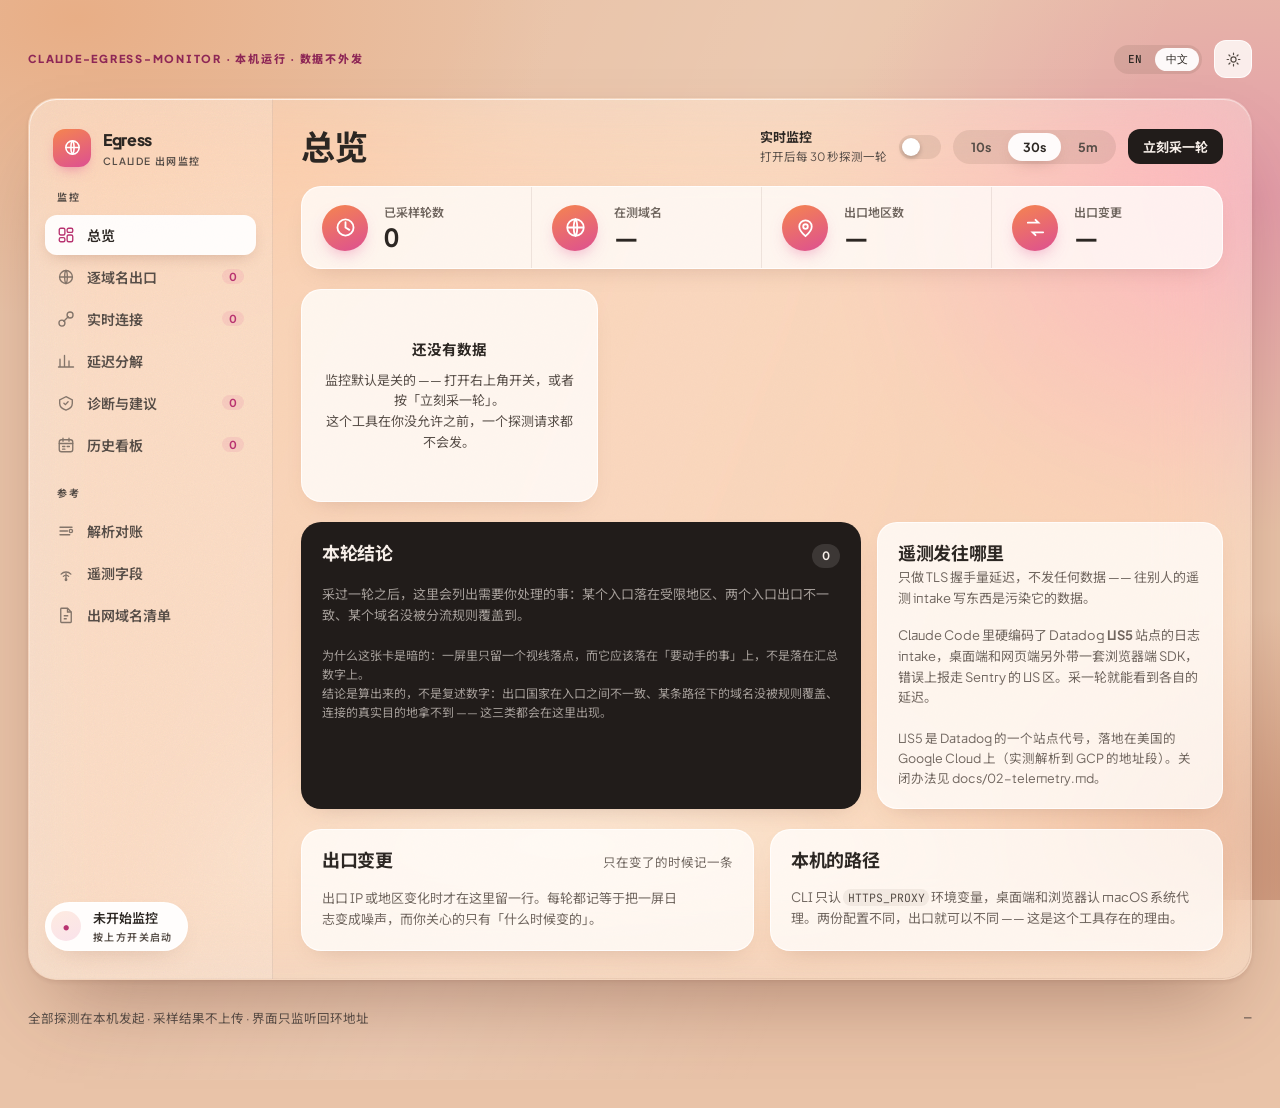
==== commit 92050630: "feat: 诊断引擎 + 历史看板 + 更全面的网络检查 修三个数据 bug，其中一个会让人去改一份本来没问题的配置。  ## 修 bug  1. 对照组 1.1.1.1 被算进了「Claude 域名" ====
--- a/web/index.html
+++ b/web/index.html
@@ -99,6 +99,119 @@
   }
 
   .wrap-mono { font-family: var(--font-mono); font-size: 12px; word-break: break-all; }
+
+  /* ── 严重度：判断色是结论，不是系列色。四档，一屏里红色最多一两处 ── */
+  .sev { display: inline-flex; align-items: center; gap: 6px; }
+  .sev__dot {
+    width: 8px; height: 8px; border-radius: 50%; display: block; flex: none;
+    background: var(--atl-ink-3);
+  }
+  .sev--critical .sev__dot { background: var(--atl-down); }
+  .sev--warn     .sev__dot { background: var(--atl-warn); }
+  .sev--info     .sev__dot { background: var(--atl-accent-ink); }
+  .sev--ok       .sev__dot { background: var(--atl-up); }
+
+  /* ── 诊断条目 ── */
+  .finding { padding: var(--space-5) 0; border-bottom: 1px solid var(--atl-line); }
+  .finding:last-child { border-bottom: 0; }
+  .finding__head {
+    display: flex; align-items: baseline; gap: var(--space-3); flex-wrap: wrap;
+  }
+  .finding__title { font-size: 15px; font-weight: 700; }
+  .finding__grid {
+    display: grid; grid-template-columns: 76px minmax(0, 1fr);
+    gap: 7px var(--space-4); margin-top: var(--space-4);
+  }
+  .finding__key {
+    font-size: 11px; font-weight: 700; letter-spacing: 0.09em;
+    text-transform: uppercase; color: var(--atl-ink-3); padding-top: 2px;
+  }
+  .finding__val { font-size: 13.5px; line-height: 1.66; min-width: 0; }
+  .finding__fix {
+    white-space: pre-wrap; font-size: 13px; line-height: 1.7;
+    background: var(--atl-track); border-radius: var(--radius-sm);
+    padding: var(--space-3) var(--space-4);
+  }
+
+  /* ── 环图：分类构成，最多 4 片 + 中性其余 ── */
+  .donut { display: flex; align-items: center; gap: var(--space-5); flex-wrap: wrap; }
+  .donut__figure { position: relative; width: 132px; height: 132px; flex: none; }
+  .donut__center {
+    position: absolute; inset: 0; display: flex; flex-direction: column;
+    align-items: center; justify-content: center; text-align: center;
+  }
+  .donut__total {
+    display: block; font-size: 23px; font-weight: 800; letter-spacing: -0.02em;
+    font-variant-numeric: tabular-nums;
+  }
+  .donut__unit { display: block; font-size: 11px; color: var(--atl-ink-2); }
+  .donut__legend { display: flex; flex-direction: column; gap: 9px; min-width: 0; }
+  .donut__row { display: flex; align-items: center; gap: 9px; font-size: 13px; }
+  .donut__swatch {
+    width: 10px; height: 10px; border-radius: 3px; display: block; flex: none;
+  }
+  .donut__name { font-weight: 600; }
+  .donut__num {
+    margin-left: auto; font-variant-numeric: tabular-nums; color: var(--atl-ink-2);
+  }
+
+  /* ── 出口地址明细：国家相同、地址不同的时候看这里 ── */
+  .exit-list { display: flex; flex-direction: column; gap: var(--space-3); }
+  .exit-row {
+    display: grid; grid-template-columns: minmax(0, 1fr) auto;
+    gap: 4px var(--space-4); align-items: baseline;
+    padding: var(--space-3) 0; border-top: 1px solid var(--atl-line);
+  }
+  .exit-row:first-child { border-top: 0; }
+  .exit-row__ip {
+    font-family: var(--font-mono); font-size: 12px; overflow-wrap: anywhere;
+    font-weight: 500;
+  }
+  .exit-row__meta {
+    grid-column: 1 / -1; font-size: 12px; color: var(--atl-ink-2);
+    line-height: 1.6;
+  }
+
+  /* ── 历史看板 ── */
+  .day-grid {
+    display: grid; grid-template-columns: repeat(auto-fill, minmax(196px, 1fr));
+    gap: var(--space-4);
+  }
+  .day-card {
+    text-align: left; width: 100%; border: 1px solid var(--atl-line);
+    background: var(--atl-card-bg); border-radius: var(--radius-md);
+    padding: var(--space-4); cursor: pointer; font-family: inherit;
+    color: var(--atl-ink); transition: border-color var(--duration-xs) var(--ease-atl);
+  }
+  .day-card:hover { border-color: var(--atl-accent-ink); }
+  .day-card.is-picked {
+    border-color: var(--atl-accent-ink); box-shadow: inset 0 0 0 1px var(--atl-accent-ink);
+  }
+  .day-card__day {
+    display: block; font-size: 15px; font-weight: 700;
+    font-variant-numeric: tabular-nums;
+  }
+  .day-card__meta {
+    display: block; font-size: 12px; color: var(--atl-ink-2); margin-top: 4px;
+  }
+  /* `.atl-meter` 是 <span>，本身没有 display —— 它在别处都待在 flex 容器里
+     所以变成了块级。这里的父元素是普通 button，inline 盒子会**静默忽略**
+     height，结果 fill 撑成一根巨大的竖条溢出到卡片外。
+     这是 atelier 已知坑第一条：把 <span> 当块用。 */
+  .day-card__bar {
+    display: block; width: 100%; height: 7px; margin-top: 10px;
+  }
+  .hour-chart { display: flex; align-items: flex-end; gap: 2px; height: 92px; }
+  .hour-chart__col { flex: 1; display: flex; flex-direction: column; justify-content: flex-end; height: 100%; }
+  .hour-chart__fill {
+    display: block; background: var(--atl-grad); border-radius: 3px; min-height: 2px;
+  }
+  .hour-chart__fill--empty { background: var(--atl-track); }
+  .hour-axis {
+    display: flex; justify-content: space-between; font-size: 10px;
+    color: var(--atl-ink-3); margin-top: 6px;
+  }
+  .toolbar { display: flex; align-items: center; gap: var(--space-3); flex-wrap: wrap; }
 </style>
 </head>
 <body>
@@ -162,6 +275,16 @@
           <svg class="atl-nav__icon" viewBox="0 0 24 24" fill="none" stroke="currentColor" stroke-width="1.8" stroke-linecap="round"><path d="M4 20V9.5M10 20V4.5M16 20v-8M22 20H2"/></svg>
           <span class="lang-zh">延迟分解</span><span class="lang-en">Latency</span>
         </button>
+        <button type="button" class="atl-nav" data-route="diagnostics" data-route-title="诊断与建议">
+          <svg class="atl-nav__icon" viewBox="0 0 24 24" fill="none" stroke="currentColor" stroke-width="1.8" stroke-linecap="round"><path d="M12 3.6l8.4 4.2v5c0 4.4-3.4 7.2-8.4 8.6-5-1.4-8.4-4.2-8.4-8.6v-5z"/><path d="M9.2 12.2l2 2 3.6-3.8"/></svg>
+          <span class="lang-zh">诊断与建议</span><span class="lang-en">Diagnostics</span>
+          <span class="atl-nav__badge" data-cem="badge-findings">0</span>
+        </button>
+        <button type="button" class="atl-nav" data-route="history" data-route-title="历史看板">
+          <svg class="atl-nav__icon" viewBox="0 0 24 24" fill="none" stroke="currentColor" stroke-width="1.8" stroke-linecap="round"><rect x="3" y="5" width="18" height="16" rx="3"/><path d="M3 10h18M8 3v4M16 3v4M7.5 14h3M13.5 14h3M7.5 17.5h3"/></svg>
+          <span class="lang-zh">历史看板</span><span class="lang-en">History</span>
+          <span class="atl-nav__badge" data-cem="badge-days">0</span>
+        </button>
       </nav>
 
       <nav class="atl-navgroup">
@@ -171,6 +294,10 @@
         <button type="button" class="atl-nav" data-route="dns" data-route-title="解析对账">
           <svg class="atl-nav__icon" viewBox="0 0 24 24" fill="none" stroke="currentColor" stroke-width="1.8" stroke-linecap="round"><path d="M4 7h16M4 12h10M4 17h13"/><circle cx="18.5" cy="12" r="2.2"/></svg>
           <span class="lang-zh">解析对账</span><span class="lang-en">DNS truth</span>
+        </button>
+        <button type="button" class="atl-nav" data-route="telemetry" data-route-title="遥测字段">
+          <svg class="atl-nav__icon" viewBox="0 0 24 24" fill="none" stroke="currentColor" stroke-width="1.8" stroke-linecap="round"><path d="M12 20v-7"/><path d="M8.5 16.5a5 5 0 017 0"/><path d="M5.5 13.5a9 9 0 0113 0"/><circle cx="12" cy="21" r="1"/></svg>
+          <span class="lang-zh">遥测字段</span><span class="lang-en">Telemetry fields</span>
         </button>
         <button type="button" class="atl-nav" data-route="inventory" data-route-title="出网域名清单">
           <svg class="atl-nav__icon" viewBox="0 0 24 24" fill="none" stroke="currentColor" stroke-width="1.8"><path d="M6 3h8l5 5v13a1 1 0 01-1 1H6a1 1 0 01-1-1V4a1 1 0 011-1z"/><path d="M14 3v5h5M9 13h6M9 17h4"/></svg>
@@ -560,6 +687,212 @@
         </div>
       </section>
 
+      <!-- ------------------------ 面板：诊断与建议 ------------------------ -->
+      <section class="atl-pane" data-pane="diagnostics" hidden>
+        <div class="atl-grid atl-grid--main-side">
+          <div class="atl-card" data-reveal>
+            <div class="atl-card__head">
+              <div>
+                <h2 class="atl-card__title">
+                  <span class="lang-zh">诊断与解决方案</span><span class="lang-en">Findings and fixes</span>
+                </h2>
+                <p class="atl-muted" style="margin:4px 0 0; font-size:13px; max-width:72ch;">
+                  <span class="lang-zh">每条都带三样东西：<strong>判据</strong>（算出它的实测数字）、<strong>成因</strong>（不是现象的复述）、<strong>下一步</strong>（可以直接照做的命令或配置）。没有判据的建议不值得照做。</span>
+                  <span class="lang-en">Each carries three things: the <strong>evidence</strong> that produced it, the <strong>cause</strong> (not a restatement of the symptom), and a <strong>next step</strong> you can actually run. A recommendation without evidence is not worth following.</span>
+                </p>
+              </div>
+              <div class="atl-row" data-cem="sev-chips"></div>
+            </div>
+            <div data-cem="findings-list">
+              <div class="empty">
+                <span class="empty__title">
+                  <span class="lang-zh">还没有诊断</span><span class="lang-en">Nothing diagnosed yet</span>
+                </span>
+                <span class="empty__hint">
+                  <span class="lang-zh">采一轮之后，这里会列出出口不一致、跨国漂移、受限地区、DNS 被改写、证书异常等问题，各自带上怎么修。</span>
+                  <span class="lang-en">After a round this lists mismatched exits, cross-country drift, restricted regions, rewritten DNS and certificate anomalies — each with how to fix it.</span>
+                </span>
+              </div>
+            </div>
+          </div>
+
+          <div class="atl-card" data-reveal data-reveal-delay="60">
+            <div class="atl-card__head">
+              <h2 class="atl-card__title">
+                <span class="lang-zh">环境检查</span><span class="lang-en">Environment checks</span>
+              </h2>
+            </div>
+            <p class="atl-muted" style="margin:0 0 var(--space-4); font-size:12.5px; line-height:1.7;">
+              <span class="lang-zh">这些和具体域名无关，是「这台机器此刻」的事实：IPv6 通不通、时钟准不准、TLS 有没有被中间人拆开、两个权威 DNS 源是否一致、代理端口有没有进程在听。</span>
+              <span class="lang-en">These are machine-level facts rather than per-domain ones: IPv6 reachability, clock accuracy, whether TLS is being intercepted, whether two authoritative DNS sources agree, and whether the proxy port is actually listening.</span>
+            </p>
+            <div data-cem="checks-list"></div>
+          </div>
+        </div>
+
+        <div class="atl-card" data-reveal>
+          <div class="atl-card__head">
+            <h2 class="atl-card__title">
+              <span class="lang-zh">出口稳定性</span><span class="lang-en">Exit stability</span>
+            </h2>
+            <span class="atl-muted" style="font-size:12.5px;">
+              <span class="lang-zh">按当前窗口统计</span><span class="lang-en">over the current window</span>
+            </span>
+          </div>
+          <div class="atl-scroll">
+            <table class="atl-table">
+              <thead>
+                <tr>
+                  <th><span class="lang-zh">入口</span><span class="lang-en">Entry</span></th>
+                  <th class="atl-table__num"><span class="lang-zh">轮数</span><span class="lang-en">rounds</span></th>
+                  <th class="atl-table__num"><span class="lang-zh">出现过的地址</span><span class="lang-en">addresses</span></th>
+                  <th class="atl-table__num"><span class="lang-zh">网络数</span><span class="lang-en">networks</span></th>
+                  <th class="atl-table__num"><span class="lang-zh">地址变更</span><span class="lang-en">IP changes</span></th>
+                  <th class="atl-table__num"><span class="lang-zh">跨国变更</span><span class="lang-en">country changes</span></th>
+                  <th><span class="lang-zh">判定</span><span class="lang-en">verdict</span></th>
+                </tr>
+              </thead>
+              <tbody data-cem="stability-body">
+                <tr><td colspan="7" class="atl-muted" style="padding:var(--space-6); text-align:center;">
+                  <span class="lang-zh">至少采两轮才能看出漂移</span><span class="lang-en">Needs at least two rounds</span>
+                </td></tr>
+              </tbody>
+            </table>
+          </div>
+        </div>
+      </section>
+
+      <!-- ------------------------ 面板：历史看板 ------------------------ -->
+      <section class="atl-pane" data-pane="history" hidden>
+        <div class="atl-card" data-reveal>
+          <div class="atl-card__head">
+            <div>
+              <h2 class="atl-card__title">
+                <span class="lang-zh">按天归档</span><span class="lang-en">Archived by day</span>
+              </h2>
+              <p class="atl-muted" style="margin:4px 0 0; font-size:13px; max-width:74ch;">
+                <span class="lang-zh">每轮只存结论性字段（约 1 KB），按天分文件，所以一天大约几 MB。点卡片选中一天或多天看汇总；选中之后可以删掉 —— 长期开着监控，历史会一直涨，删除必须是一等功能。</span>
+                <span class="lang-en">Only conclusion fields are stored (about 1 KB per round), one file per day, so a day costs a few MB. Click cards to select one or more days; selected days can be deleted — with monitoring left running, history grows forever, so deletion is a first-class feature.</span>
+              </p>
+            </div>
+            <span class="atl-chip" data-cem="history-total">—</span>
+          </div>
+
+          <div class="toolbar" style="margin-bottom:var(--space-5);">
+            <button type="button" class="atl-btn atl-btn--sm" data-cem="days-all">
+              <span class="lang-zh">全选</span><span class="lang-en">Select all</span>
+            </button>
+            <button type="button" class="atl-btn atl-btn--sm atl-btn--ghost" data-cem="days-none">
+              <span class="lang-zh">清空选择</span><span class="lang-en">Clear</span>
+            </button>
+            <button type="button" class="atl-btn atl-btn--sm atl-btn--ghost" data-cem="days-delete">
+              <span class="lang-zh">删除选中的天</span><span class="lang-en">Delete selected</span>
+            </button>
+            <span class="atl-muted" style="font-size:12.5px;" data-cem="days-hint"></span>
+          </div>
+
+          <div class="day-grid" data-cem="day-grid">
+            <p class="atl-muted" style="font-size:13px;">
+              <span class="lang-zh">还没有归档数据。打开监控跑一段时间，这里会按天出现。</span>
+              <span class="lang-en">No archive yet. Turn monitoring on for a while and days will show up here.</span>
+            </p>
+          </div>
+        </div>
+
+        <div class="atl-grid atl-grid--3" data-cem="range-kpis" hidden>
+          <div class="atl-card atl-card--tight">
+            <span class="atl-kpi__label"><span class="lang-zh">选中区间轮数</span><span class="lang-en">Rounds selected</span></span>
+            <span class="atl-kpi__value" data-cem="range-rounds">—</span>
+          </div>
+          <div class="atl-card atl-card--tight">
+            <span class="atl-kpi__label"><span class="lang-zh">出口地址变更</span><span class="lang-en">Exit changes</span></span>
+            <span class="atl-kpi__value" data-cem="range-changes">—</span>
+          </div>
+          <div class="atl-card atl-card--tight">
+            <span class="atl-kpi__label"><span class="lang-zh">跨国变更</span><span class="lang-en">Country changes</span></span>
+            <span class="atl-kpi__value" data-cem="range-cc">—</span>
+          </div>
+        </div>
+
+        <div class="atl-grid atl-grid--2">
+          <div class="atl-card" data-reveal>
+            <div class="atl-card__head">
+              <h2 class="atl-card__title">
+                <span class="lang-zh">出口国家构成</span><span class="lang-en">Exit countries</span>
+              </h2>
+            </div>
+            <div data-cem="country-donut">
+              <p class="atl-muted" style="margin:0; font-size:13px;">
+                <span class="lang-zh">选中一天或多天后显示。超过 4 类会合并成「其余」——环图切片多于 4 片就只能靠图例才读得懂，那说明它已经不工作了。</span>
+                <span class="lang-en">Shown once days are selected. More than four categories collapse into “rest” — beyond four slices a donut can only be read via its legend, which means it has stopped working.</span>
+              </p>
+            </div>
+          </div>
+
+          <div class="atl-card" data-reveal data-reveal-delay="60">
+            <div class="atl-card__head">
+              <h2 class="atl-card__title">
+                <span class="lang-zh">出口网络构成</span><span class="lang-en">Exit networks</span>
+              </h2>
+            </div>
+            <div data-cem="network-donut">
+              <p class="atl-muted" style="margin:0; font-size:13px;">
+                <span class="lang-zh">按 ASN 分。国家相同但 ASN 不同，说明是**不同的网络**，只是恰好在同一个国家。</span>
+                <span class="lang-en">Grouped by ASN. Same country with different ASNs means genuinely different networks that merely share a country.</span>
+              </p>
+            </div>
+          </div>
+        </div>
+
+        <div class="atl-card" data-reveal>
+          <div class="atl-card__head">
+            <div>
+              <h2 class="atl-card__title">
+                <span class="lang-zh">按小时分布</span><span class="lang-en">By hour</span>
+              </h2>
+              <p class="atl-muted" style="margin:4px 0 0; font-size:12.5px;">
+                <span class="lang-zh">柱高是该小时的 p50 往返耗时，轨道是当天最大值。空的小时表示那时候没在采样。</span>
+                <span class="lang-en">Bar height is that hour's p50 round trip against the day's max. Empty hours mean sampling was off.</span>
+              </p>
+            </div>
+            <span class="atl-muted" style="font-size:12.5px;" data-cem="hourly-day">—</span>
+          </div>
+          <div class="hour-chart" data-cem="hour-chart"></div>
+          <div class="hour-axis">
+            <span>00</span><span>06</span><span>12</span><span>18</span><span>23</span>
+          </div>
+        </div>
+
+        <div class="atl-card atl-card--flush" data-reveal>
+          <div class="atl-card__head" style="padding:var(--space-5) var(--space-5) 0; margin-bottom:var(--space-3);">
+            <h2 class="atl-card__title">
+              <span class="lang-zh">出现过的出口地址</span><span class="lang-en">Exit addresses seen</span>
+            </h2>
+            <span class="atl-muted" style="font-size:12.5px;">
+              <span class="lang-zh">国家相同也要看地址</span><span class="lang-en">same country still differs by address</span>
+            </span>
+          </div>
+          <div class="atl-scroll">
+            <table class="atl-table">
+              <thead>
+                <tr>
+                  <th><span class="lang-zh">出口地址</span><span class="lang-en">Address</span></th>
+                  <th><span class="lang-zh">协议</span><span class="lang-en">Family</span></th>
+                  <th><span class="lang-zh">位置</span><span class="lang-en">Location</span></th>
+                  <th><span class="lang-zh">网络</span><span class="lang-en">Network</span></th>
+                  <th style="width:150px;"><span class="lang-zh">占比</span><span class="lang-en">Share</span></th>
+                </tr>
+              </thead>
+              <tbody data-cem="addresses-body">
+                <tr><td colspan="5" class="atl-muted" style="padding:var(--space-6); text-align:center;">
+                  <span class="lang-zh">选中一天或多天后显示</span><span class="lang-en">Select days to see this</span>
+                </td></tr>
+              </tbody>
+            </table>
+          </div>
+        </div>
+      </section>
+
       <!-- ------------------------ 面板：解析对账 ------------------------ -->
       <section class="atl-pane" data-pane="dns" hidden>
         <div class="atl-card" data-reveal>
@@ -595,6 +928,41 @@
         </div>
       </section>
 
+      <!-- ------------------------ 面板：遥测字段 ------------------------ -->
+      <section class="atl-pane" data-pane="telemetry" hidden>
+        <div class="atl-card" data-reveal>
+          <div class="atl-card__head">
+            <div>
+              <h2 class="atl-card__title">
+                <span class="lang-zh">遥测会上报哪些字段</span><span class="lang-en">What telemetry reports</span>
+              </h2>
+              <p class="atl-muted" style="margin:4px 0 0; font-size:13px; max-width:74ch;">
+                <span class="lang-zh"><strong>静态提取</strong>：只读你自己电脑上那个文件里的明文字符串，不解密流量、不注入进程、不修改任何东西。Claude Code 是未加密的 JS bundle，构造上报内容的那段代码本来就是明文。</span>
+                <span class="lang-en"><strong>Static extraction</strong>: reads plain strings out of a file already on your disk. No decryption, no injection, nothing modified. Claude Code ships as an unencrypted JS bundle, so the code that builds the payload is readable as-is.</span>
+              </p>
+            </div>
+            <button type="button" class="atl-btn atl-btn--sm" data-cem="telemetry-load">
+              <span class="lang-zh">提取</span><span class="lang-en">Extract</span>
+            </button>
+          </div>
+          <div data-cem="telemetry-body">
+            <div class="empty">
+              <span class="empty__title">
+                <span class="lang-zh">按「提取」开始</span><span class="lang-en">Press “Extract”</span>
+              </span>
+              <span class="empty__hint">
+                <span class="lang-zh">要扫一遍几百 MB 的可执行文件，需要几秒。所以它不跟着每轮采样跑，按需触发。</span>
+                <span class="lang-en">It scans a few hundred MB of executable, so it takes a few seconds and runs on demand rather than every round.</span>
+              </span>
+            </div>
+          </div>
+          <p class="atl-muted" style="margin:var(--space-5) 0 0; font-size:12.5px; line-height:1.7;">
+            <span class="lang-zh"><strong>这里答不了什么</strong>：静态提取只能知道「<strong>会</strong>发哪些字段」，不知道「某一次<strong>具体</strong>发了什么值」。后者要解密 TLS —— 需要装一个根 CA，而根 CA 私钥一旦泄露，本机所有 HTTPS 都可被解密。这个代价大于收益，所以本仓不做，也不提供做这件事的工具。</span>
+            <span class="lang-en"><strong>What this cannot answer</strong>: static extraction reveals which fields <strong>can</strong> be sent, never what a specific request actually contained. That would require decrypting TLS, which means installing a root CA — and a leaked root CA key means every HTTPS session on this machine is readable. The cost outweighs the benefit, so this repo does not do it.</span>
+          </p>
+        </div>
+      </section>
+
       <!-- ------------------------ 面板：域名清单 ------------------------ -->
       <section class="atl-pane" data-pane="inventory" hidden>
         <div class="atl-card" data-reveal>
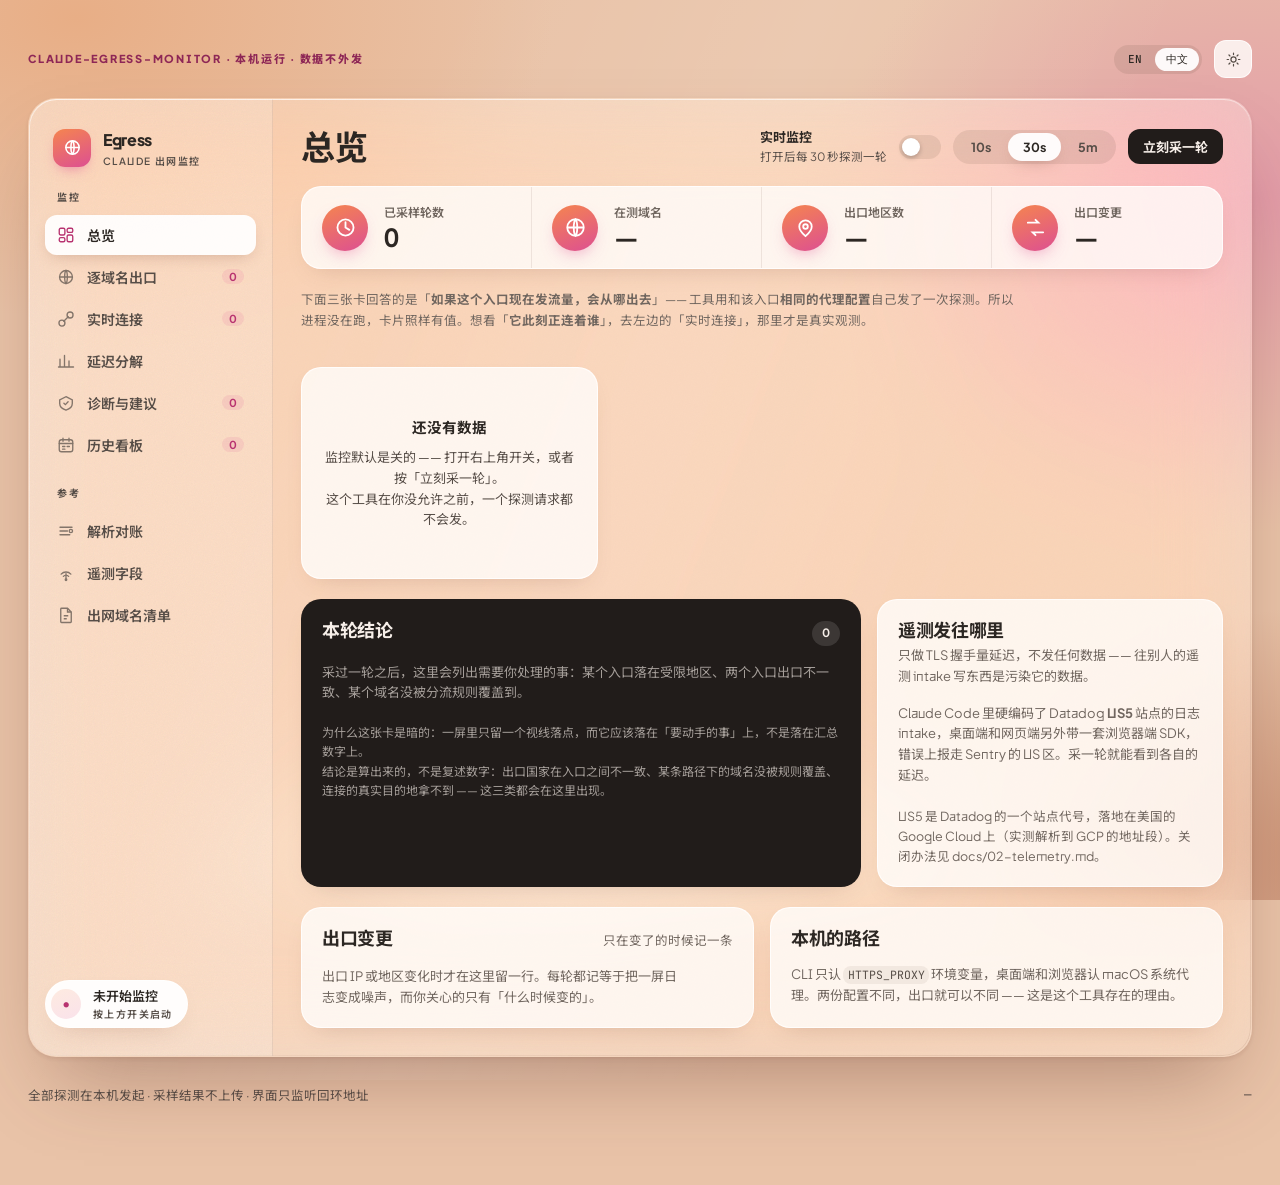
==== commit 87faf0ee: "feat: 置信度分级 + 厂商官方 IP 段 + 区分推算与观测 ## 三处诚实性修正  1. 「Claude 桌面端」卡片在桌面端**没运行**时照样显示出口——因为那是    用它的代理配置探测" ====
--- a/web/index.html
+++ b/web/index.html
@@ -397,6 +397,11 @@
           </div>
         </div>
 
+        <p class="atl-muted" style="margin:0 0 var(--space-4); font-size:12.5px; line-height:1.66; max-width:80ch;">
+          <span class="lang-zh">下面三张卡回答的是「<strong>如果这个入口现在发流量，会从哪出去</strong>」—— 工具用和该入口<strong>相同的代理配置</strong>自己发了一次探测。所以进程没在跑，卡片照样有值。想看「<strong>它此刻正连着谁</strong>」，去左边的「实时连接」，那里才是真实观测。</span>
+          <span class="lang-en">These three cards answer “<strong>where would this entry point exit if it sent traffic now</strong>” — the tool probes using that entry point's own proxy config. A card has a value even when the process is not running. For “<strong>what is it connected to right now</strong>”, see Live sockets — that one is observation.</span>
+        </p>
+
         <!-- 三个入口各自的出口 -->
         <div class="atl-grid atl-grid--3" data-cem="surface-grid" data-reveal data-reveal-delay="60">
           <!-- 由 app.js 按 /api/state 填充；未开监控时是下面这个空状态。 -->
@@ -656,9 +661,15 @@
 
         <div class="atl-card atl-card--flush" data-reveal>
           <div class="atl-card__head" style="padding:var(--space-5) var(--space-5) 0; margin-bottom:var(--space-3);">
-            <h2 class="atl-card__title">
-              <span class="lang-zh">分位数（按当前窗口）</span><span class="lang-en">Percentiles over the current window</span>
-            </h2>
+            <div>
+              <h2 class="atl-card__title">
+                <span class="lang-zh">分位数（按当前窗口）</span><span class="lang-en">Percentiles over the current window</span>
+              </h2>
+              <p class="atl-muted" style="margin:4px 0 0; font-size:12.5px; max-width:78ch;">
+                <span class="lang-zh"><strong>p50</strong> 是中位数——把所有测量排序后取正中间那个，一半请求比它快、一半比它慢。用它而不是平均值，因为一次抖动就能把平均值拉飞。<strong>p95</strong> 是第 95 百分位，只有 5% 的请求比它更慢，代表「最糟的日常情况」。<strong>n</strong> 太小时分位数没有统计意义，n=3 的 p95 基本就等于最大值。</span>
+                <span class="lang-en"><strong>p50</strong> is the median — sort every measurement and take the middle one; half the requests are faster, half slower. It is used instead of the mean because a single spike drags a mean anywhere. <strong>p95</strong> means only 5% of requests are slower, i.e. the worst everyday case. With a small <strong>n</strong> percentiles carry no statistical weight: at n=3, p95 is essentially the max.</span>
+              </p>
+            </div>
           </div>
           <div class="atl-scroll">
             <table class="atl-table">
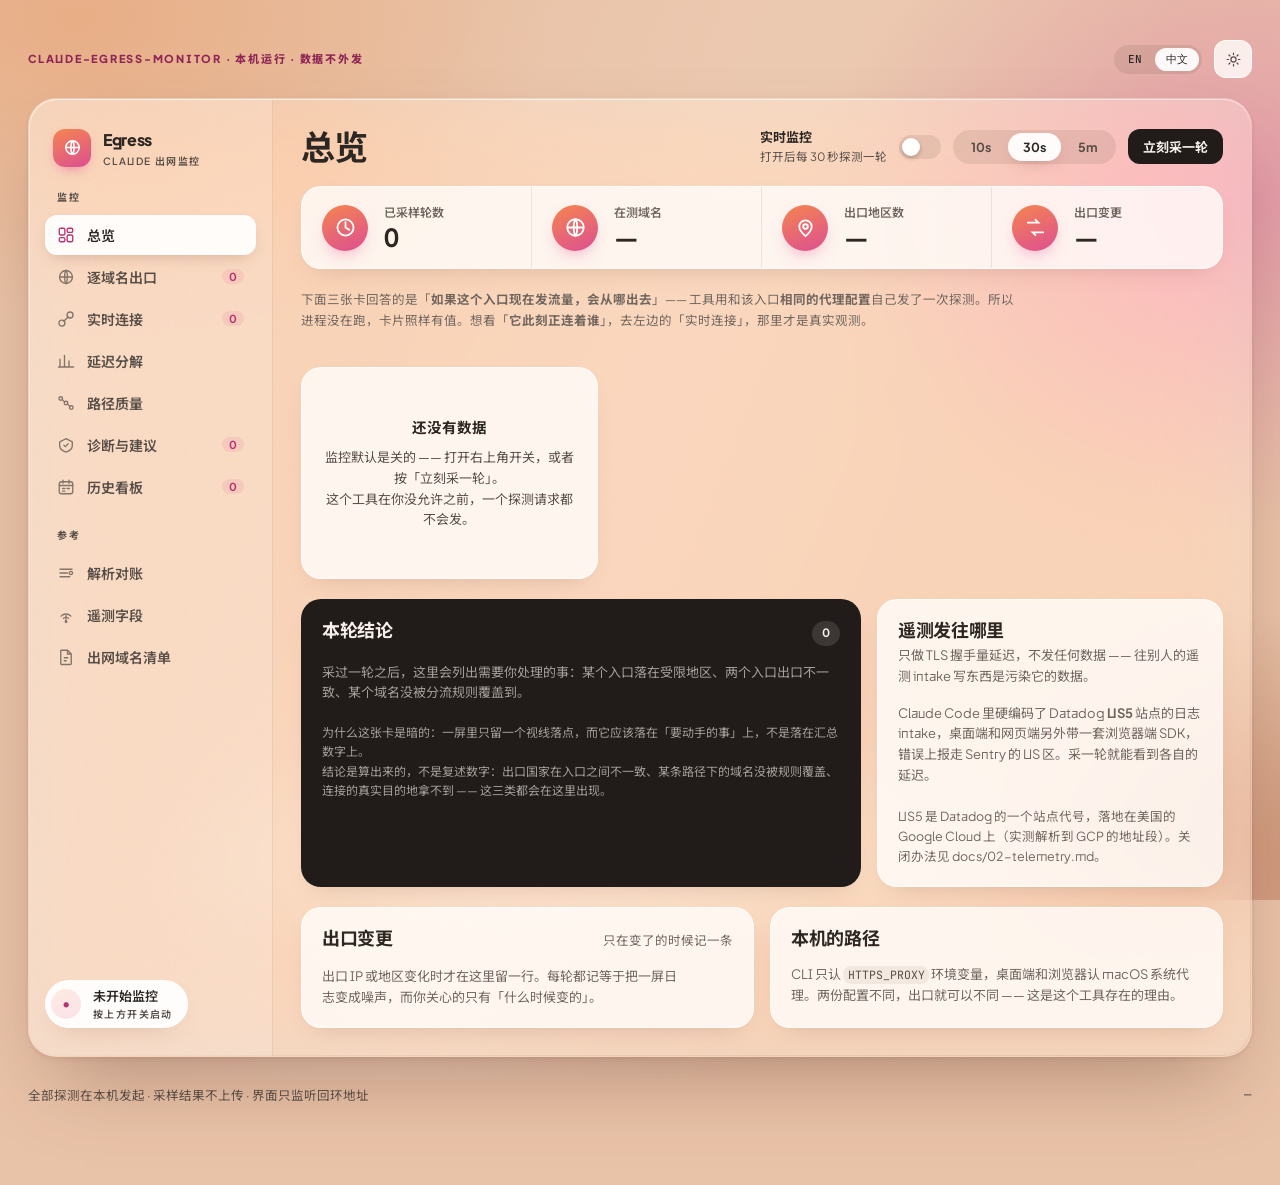
==== commit ffb87387: "fix: 路径质量可中途停止 + demo 模式不再读取本机安装 - PathWatcher 加取消信号，mtr 子进程改成可 terminate：按下停止 0.2 秒生效，   原来要等当前那个目标" ====
--- a/web/index.html
+++ b/web/index.html
@@ -212,6 +212,148 @@
     color: var(--atl-ink-3); margin-top: 6px;
   }
   .toolbar { display: flex; align-items: center; gap: var(--space-3); flex-wrap: wrap; }
+
+  /* ── 控件三态：闲置 / 进行中 / 刚完成 ────────────────────────────────
+     所有会打服务端的控件共用这一套。不共用的话每个按钮各有各的反馈方式，
+     读者要一个个重新学。
+
+     关键一条：**"忙"不能靠变淡表达**。变淡在所有界面里都读作"禁用"，
+     于是"正在跑"看起来就是"点不动" —— 那正是要修的那个误会。
+     忙的时候保持原有的对比度，靠一个转圈和文字说明表达状态。 */
+  .btn-state { display: inline-flex; align-items: center; gap: 7px; }
+  .btn-spin {
+    width: 11px; height: 11px; border-radius: 50%; display: block; flex: none;
+    border: 2px solid currentColor; border-right-color: transparent;
+    animation: btn-spin 0.72s linear infinite;
+  }
+  @keyframes btn-spin { to { transform: rotate(360deg); } }
+  .atl-btn[data-busy] { cursor: progress; }
+  .atl-btn[data-done] { cursor: default; }
+  /* 长任务的按钮在跑的时候变成「停止」，所以它必须还能点。 */
+  .atl-btn[data-mode="stop"] { cursor: pointer; }
+
+  /* 开关按下去到服务端确认之间的那一小段。没有它，慢一点的往返里
+     开关会停在旧位置，看起来就是"点了没用"。 */
+  .atl-switch.is-pending {
+    box-shadow: 0 0 0 3px rgba(184, 51, 112, 0.18);
+  }
+  .switch-pending {
+    display: inline-flex; align-items: center; gap: 6px;
+    color: var(--atl-accent-ink); font-weight: 600;
+  }
+  .switch-pending::before {
+    content: ""; width: 8px; height: 8px; border-radius: 50%; display: block;
+    background: var(--atl-accent-ink); animation: dot-pulse 1s ease-in-out infinite;
+  }
+  @keyframes dot-pulse { 0%, 100% { opacity: 1; } 50% { opacity: 0.25; } }
+
+  /* 长任务的确定性进度条。60–90 秒的操作只给一个转圈是不够的 ——
+     人需要知道"还要多久"，否则会以为卡住了然后再点一次。 */
+  .progress {
+    display: block; width: 100%; height: 6px; border-radius: var(--radius-pill);
+    background: var(--atl-track); overflow: hidden; margin-top: var(--space-3);
+  }
+  .progress__fill {
+    display: block; height: 100%; border-radius: var(--radius-pill);
+    background: var(--atl-grad);
+    transition: width var(--duration-sm) var(--ease-atl);
+  }
+  .progress-line {
+    display: flex; align-items: baseline; gap: var(--space-3);
+    font-size: 12.5px; color: var(--atl-ink-2); margin-top: var(--space-2);
+  }
+  .progress-line__now {
+    font-family: var(--font-mono); font-size: 11.5px; color: var(--atl-ink-3);
+    overflow-wrap: anywhere;
+  }
+
+  @media (prefers-reduced-motion: reduce) {
+    .btn-spin, .switch-pending::before { animation: none; }
+    .progress__fill { transition: none; }
+  }
+
+  /* ── 路径质量：一跳一行 ──────────────────────────────────────────────
+     终点那一行加底色，因为它是唯一一行的丢包能当真的。中间跳的丢包多半
+     是路由器给 ICMP 限速造出来的假象，视觉上必须比终点弱，否则读者会
+     盯着中间某跳 40% 去换节点 —— 换了也没用。 */
+  .hop-row {
+    display: grid;
+    grid-template-columns: 26px minmax(0, 1fr) 96px 60px 58px;
+    gap: var(--space-3); align-items: center;
+    padding: 7px var(--space-3); border-top: 1px solid var(--atl-line);
+  }
+  .hop-row:first-child { border-top: 0; }
+  .hop-row.is-final {
+    background: var(--atl-track); border-radius: var(--radius-sm);
+    border-top-color: transparent;
+  }
+  .hop-row__idx {
+    font-variant-numeric: tabular-nums; font-size: 11.5px; color: var(--atl-ink-3);
+  }
+  .hop-row__host {
+    font-family: var(--font-mono); font-size: 12px; overflow-wrap: anywhere;
+    min-width: 0;
+  }
+  .hop-row__host--gone { color: var(--atl-ink-3); font-style: normal; }
+  .hop-row__num {
+    text-align: right; font-variant-numeric: tabular-nums; font-size: 12.5px;
+  }
+  /* 同 .day-card__bar：.atl-meter 是 <span>，放进 grid 单元格得显式转块，
+     否则 inline 盒子静默忽略 height。 */
+  .hop-bar { display: block; width: 100%; height: 6px; }
+  .hop-loss { text-align: right; font-variant-numeric: tabular-nums; font-size: 12px; }
+  .hop-loss--real { color: var(--atl-down); font-weight: 700; }
+  .hop-loss--noise { color: var(--atl-ink-3); }
+  .path-kpis {
+    display: grid; grid-template-columns: repeat(auto-fit, minmax(124px, 1fr));
+    gap: var(--space-4); margin: var(--space-4) 0 var(--space-5);
+  }
+  .path-kpi__label {
+    display: block; font-size: 11px; letter-spacing: 0.08em; text-transform: uppercase;
+    color: var(--atl-ink-3); font-weight: 700;
+  }
+  .path-kpi__value {
+    display: block; font-size: 21px; font-weight: 800; letter-spacing: -0.02em;
+    font-variant-numeric: tabular-nums; margin-top: 3px;
+  }
+  .path-kpi__sub { display: block; font-size: 11.5px; color: var(--atl-ink-2); margin-top: 2px; }
+
+  /* 一个目标一张卡：摘要常驻，逐跳点开才看。
+     七条路径 × 十来跳全摊开是七百行数字，那不叫信息多，那叫看不见。 */
+  .path-list { display: flex; flex-direction: column; gap: var(--space-3); }
+  .path-card {
+    border: 1px solid var(--atl-line); border-radius: var(--radius-md);
+    background: var(--atl-card-bg); overflow: hidden;
+  }
+  .path-card__head {
+    display: flex; align-items: center; gap: var(--space-4);
+    width: 100%; padding: var(--space-4); border: 0; background: none;
+    font-family: inherit; color: var(--atl-ink); cursor: pointer; text-align: left;
+  }
+  .path-card__head:hover { background: var(--atl-track); }
+  .path-card__title { display: block; min-width: 0; flex: 1; }
+  .path-card__addr {
+    display: block; font-family: var(--font-mono); font-size: 12.5px;
+    font-weight: 500; overflow-wrap: anywhere;
+  }
+  .path-card__note { display: block; font-size: 11.5px; color: var(--atl-ink-2); margin-top: 3px; }
+  .path-card__stats {
+    display: flex; gap: var(--space-4); font-size: 12px;
+    color: var(--atl-ink-2); font-variant-numeric: tabular-nums; flex: none;
+    flex-wrap: wrap; justify-content: flex-end;
+  }
+  .path-card__chev {
+    flex: none; font-size: 11px; color: var(--atl-ink-3);
+    transition: transform var(--duration-xs) var(--ease-atl);
+  }
+  .path-card__head.is-open .path-card__chev { transform: rotate(180deg); }
+  .path-card > div[hidden] { display: none; }
+  .path-card > div:not([hidden]) { padding: 0 var(--space-4) var(--space-4); }
+
+  @media (max-width: 720px) {
+    .path-card__head { flex-wrap: wrap; }
+    .path-card__stats { justify-content: flex-start; }
+  }
 </style>
 </head>
 <body>
@@ -274,6 +416,10 @@
         <button type="button" class="atl-nav" data-route="latency" data-route-title="延迟分解">
           <svg class="atl-nav__icon" viewBox="0 0 24 24" fill="none" stroke="currentColor" stroke-width="1.8" stroke-linecap="round"><path d="M4 20V9.5M10 20V4.5M16 20v-8M22 20H2"/></svg>
           <span class="lang-zh">延迟分解</span><span class="lang-en">Latency</span>
+        </button>
+        <button type="button" class="atl-nav" data-route="path" data-route-title="路径质量">
+          <svg class="atl-nav__icon" viewBox="0 0 24 24" fill="none" stroke="currentColor" stroke-width="1.8" stroke-linecap="round"><circle cx="5" cy="6" r="2.4"/><circle cx="12" cy="12" r="2.4"/><circle cx="19" cy="18" r="2.4"/><path d="M7 7.5l3 3M14 13.5l3 3"/></svg>
+          <span class="lang-zh">路径质量</span><span class="lang-en">Path quality</span>
         </button>
         <button type="button" class="atl-nav" data-route="diagnostics" data-route-title="诊断与建议">
           <svg class="atl-nav__icon" viewBox="0 0 24 24" fill="none" stroke="currentColor" stroke-width="1.8" stroke-linecap="round"><path d="M12 3.6l8.4 4.2v5c0 4.4-3.4 7.2-8.4 8.6-5-1.4-8.4-4.2-8.4-8.6v-5z"/><path d="M9.2 12.2l2 2 3.6-3.8"/></svg>
@@ -698,6 +844,131 @@
         </div>
       </section>
 
+      <!-- ------------------------ 面板：路径质量 ------------------------ -->
+      <section class="atl-pane" data-pane="path" hidden>
+        <div class="atl-grid atl-grid--main-side">
+          <div class="atl-card" data-reveal>
+            <div class="atl-card__head">
+              <div>
+                <h2 class="atl-card__title">
+                  <span class="lang-zh">中间每一跳的延迟与丢包</span><span class="lang-en">Latency and loss, hop by hop</span>
+                </h2>
+                <p class="atl-muted" style="margin:4px 0 0; font-size:13px; max-width:70ch;">
+                  <span class="lang-zh">四段延迟答不了「<strong>中间哪一跳出了问题</strong>」。丢包会让 TLS 握手忽快忽慢，但每一段的平均值看起来都正常 —— 只有丢包率能直接说明这件事。</span>
+                  <span class="lang-en">The four-phase breakdown cannot say <strong>which hop</strong> is at fault. Loss makes the TLS handshake erratic while every phase average still looks fine — only a loss rate names it.</span>
+                </p>
+              </div>
+            </div>
+
+            <div class="toolbar" style="margin-top:var(--space-4);">
+              <button type="button" class="atl-btn atl-btn--sm" data-cem="path-sweep">
+                <span class="lang-zh">全部测一遍</span><span class="lang-en">Probe all</span>
+              </button>
+              <div class="monitor-switch" style="margin-left:auto;">
+                <span class="monitor-switch__text">
+                  <span class="monitor-switch__label">
+                    <span class="lang-zh">自动探测</span><span class="lang-en">Auto probe</span>
+                  </span>
+                  <span class="monitor-switch__hint" data-cem="path-auto-hint">
+                    <span class="lang-zh">默认关闭 —— 这是本工具唯一会主动发 ICMP 的地方</span>
+                    <span class="lang-en">Off by default — the only place this tool sends ICMP</span>
+                  </span>
+                </span>
+                <button type="button" class="atl-switch" data-switch role="switch"
+                        aria-checked="false" aria-label="路径质量自动探测开关"
+                        data-cem="path-auto"></button>
+              </div>
+              <div class="atl-seg" data-cem="path-interval">
+                <button type="button" class="atl-seg__btn" data-seg-group="pathint" data-pathint="60">1m</button>
+                <button type="button" class="atl-seg__btn is-active" data-seg-group="pathint" data-pathint="300">5m</button>
+                <button type="button" class="atl-seg__btn" data-seg-group="pathint" data-pathint="900">15m</button>
+              </div>
+            </div>
+
+            <!-- 只在跑的时候出现。60–90 秒的操作光给一个转圈不够，
+                 人需要知道还剩多少，否则会以为卡住了再点一次。 -->
+            <div data-cem="path-progress" hidden>
+              <span class="progress">
+                <span class="progress__fill" data-cem="path-progress-fill" style="width:0%"></span>
+              </span>
+              <span class="progress-line">
+                <span data-cem="path-progress-text"></span>
+                <span class="progress-line__now" data-cem="path-progress-now"></span>
+              </span>
+            </div>
+
+            <div data-cem="path-body">
+              <div class="empty">
+                <span class="empty__title">
+                  <span class="lang-zh">按「全部测一遍」开始</span><span class="lang-en">Press “Probe all”</span>
+                </span>
+                <span class="empty__hint">
+                  <span class="lang-zh">一遍会把所有 Claude 域名加对照组都测一遍，约一到两分钟 —— 所以它有自己的开关和间隔，不跟着主监控走。<strong>解析到同一个地址的域名只测一次</strong>，重复测七遍同一条路径没有意义。需要本机装了 <code class="atl-mono">mtr</code>；没装会在这里告诉你怎么装。</span>
+                  <span class="lang-en">One sweep covers every Claude domain plus the control, taking one to two minutes — which is why it has its own switch and interval rather than riding the main monitor. <strong>Domains resolving to the same address are traced once</strong>; tracing one path seven times says nothing new. Requires <code class="atl-mono">mtr</code>; if it is missing this panel says how to install it.</span>
+                </span>
+              </div>
+            </div>
+          </div>
+
+          <div class="atl-card" data-reveal data-reveal-delay="60">
+            <div class="atl-card__head">
+              <h2 class="atl-card__title">
+                <span class="lang-zh">怎么读这张表</span><span class="lang-en">How to read it</span>
+              </h2>
+            </div>
+            <div class="finding__grid" style="margin-top:0;">
+              <span class="finding__key">
+                <span class="lang-zh">中间跳</span><span class="lang-en">middle</span>
+              </span>
+              <span class="finding__val">
+                <span class="lang-zh"><strong>中间某一跳的丢包大多是假的。</strong>很多路由器给 ICMP 的「超时」回包做限速，于是显示丢包，但它转发真实流量完全正常。所以中间跳的丢包在这里是灰的。</span>
+                <span class="lang-en"><strong>Loss on a middle hop is usually an artefact.</strong> Many routers rate-limit their ICMP time-exceeded replies, so they report loss while forwarding real traffic perfectly. Middle-hop loss is therefore greyed out here.</span>
+              </span>
+            </div>
+            <div class="finding__grid">
+              <span class="finding__key">
+                <span class="lang-zh">终点</span><span class="lang-en">final</span>
+              </span>
+              <span class="finding__val">
+                <span class="lang-zh">只有<strong>最后一跳</strong>的丢包能当真 —— 那才是「这条链路到底丢不丢包」的答案，所以它单独标红并加了底色。另一个能当真的模式是「<strong>从某一跳开始到终点全都丢</strong>」，那说明问题就在那一跳。</span>
+                <span class="lang-en">Only the <strong>last hop</strong> counts — that is the answer to “does this path drop packets”, so it is highlighted. The other trustworthy pattern is <strong>loss that starts at one hop and continues to the end</strong>: that hop is the problem.</span>
+              </span>
+            </div>
+            <div class="finding__grid">
+              <span class="finding__key">
+                <span class="lang-zh">不吭声</span><span class="lang-en">silent</span>
+              </span>
+              <span class="finding__val">
+                <span class="lang-zh">终点显示 100% 却是常态，<strong>那通常不是丢包</strong> —— 很多主机在防火墙上直接丢掉 ICMP echo，TCP 却完全正常；TUN 模式下的 fake-ip 占位地址更是压根不在网络上。所以这种情况这里写「量不出来」，不写「丢包 100%」。</span>
+                <span class="lang-en">A 100% figure at the endpoint is common and <strong>usually not loss</strong>: many hosts drop ICMP echo at the firewall while serving TCP fine, and a fake-ip placeholder under TUN does not exist on the network at all. This panel therefore reports “not measurable” rather than “100% loss”.</span>
+              </span>
+            </div>
+            <div class="finding__grid">
+              <span class="finding__key">
+                <span class="lang-zh">抖动</span><span class="lang-en">jitter</span>
+              </span>
+              <span class="finding__val">
+                <span class="lang-zh">终点的标准差。它大而平均值不大，说明延迟不稳 —— 体感是「时快时卡」，换节点通常有效；平均值本身大则是距离问题，换节点也快不了多少。</span>
+                <span class="lang-en">Standard deviation at the endpoint. High jitter with a normal average means an unstable path — switching exit nodes usually helps. A high average itself is distance, and a different node rarely fixes that.</span>
+              </span>
+            </div>
+            <div class="finding__grid">
+              <span class="finding__key">
+                <span class="lang-zh">绕路</span><span class="lang-en">detour</span>
+              </span>
+              <span class="finding__val">
+                <span class="lang-zh">跳数异常多、或者中间跳的延迟突然跳升一大截，说明流量绕了远路（例如出口在新加坡但先绕到了美国）。把这里的跳数和「总览」里的出口地区放一起看。</span>
+                <span class="lang-en">An unusually long path, or a sudden jump in per-hop latency, means a detour (exiting in Singapore but routed via the US first). Read the hop count next to the exit region on Overview.</span>
+              </span>
+            </div>
+            <p class="atl-muted" style="margin:var(--space-5) 0 0; font-size:12px; line-height:1.7;">
+              <span class="lang-zh">开了 TUN / 系统代理时，这条路径量的是<strong>本机到代理服务器</strong>那一段，不是代理到 Claude 那一段 —— 后半段在本机看不见。<code class="atl-mono">1.1.1.1</code> 作为对照组同理。</span>
+              <span class="lang-en">With TUN or a system proxy on, this measures <strong>your machine to the proxy</strong>, not the proxy to Claude — the far half is invisible from here. The same caveat applies to the <code class="atl-mono">1.1.1.1</code> control.</span>
+            </p>
+          </div>
+        </div>
+      </section>
+
       <!-- ------------------------ 面板：诊断与建议 ------------------------ -->
       <section class="atl-pane" data-pane="diagnostics" hidden>
         <div class="atl-grid atl-grid--main-side">
--- a/web/assets/fonts.css
+++ b/web/assets/fonts.css
@@ -6,5 +6,13 @@
  * true tabular figures for KPI rows.
  * JetBrains Mono: record IDs, codes, timestamps only — never body copy.
  * Noto Sans SC: Chinese fallback (see references/typography.md §H).
+ *
+ * 本仓对 skill 原文件做了**一处**改动：display=swap → display=optional。
+ * 理由有两条，实测过：
+ * 1. swap 会在字体到达后重排整页，渲染闸量到 CLS 0.21（阈值 0.1）。
+ *    optional 表示"字体没在 ~100ms 内就绪就整页保持后备字体"，不再回流。
+ * 2. 这个工具的使用者都在代理后面，Google Fonts 经常被拦。swap 之下
+ *    那是一次迟到的跳变，optional 之下就是干净地用后备字体。
+ * 代价：首次访问可能看不到 Plus Jakarta Sans，缓存之后正常。
  */
-@import url("https://fonts.googleapis.com/css2?family=Plus+Jakarta+Sans:ital,wght@0,400;0,500;0,600;0,700;0,800;1,400&family=JetBrains+Mono:wght@400;500&family=Noto+Sans+SC:wght@400;500;700&display=swap");
+@import url("https://fonts.googleapis.com/css2?family=Plus+Jakarta+Sans:ital,wght@0,400;0,500;0,600;0,700;0,800;1,400&family=JetBrains+Mono:wght@400;500&family=Noto+Sans+SC:wght@400;500;700&display=optional");
